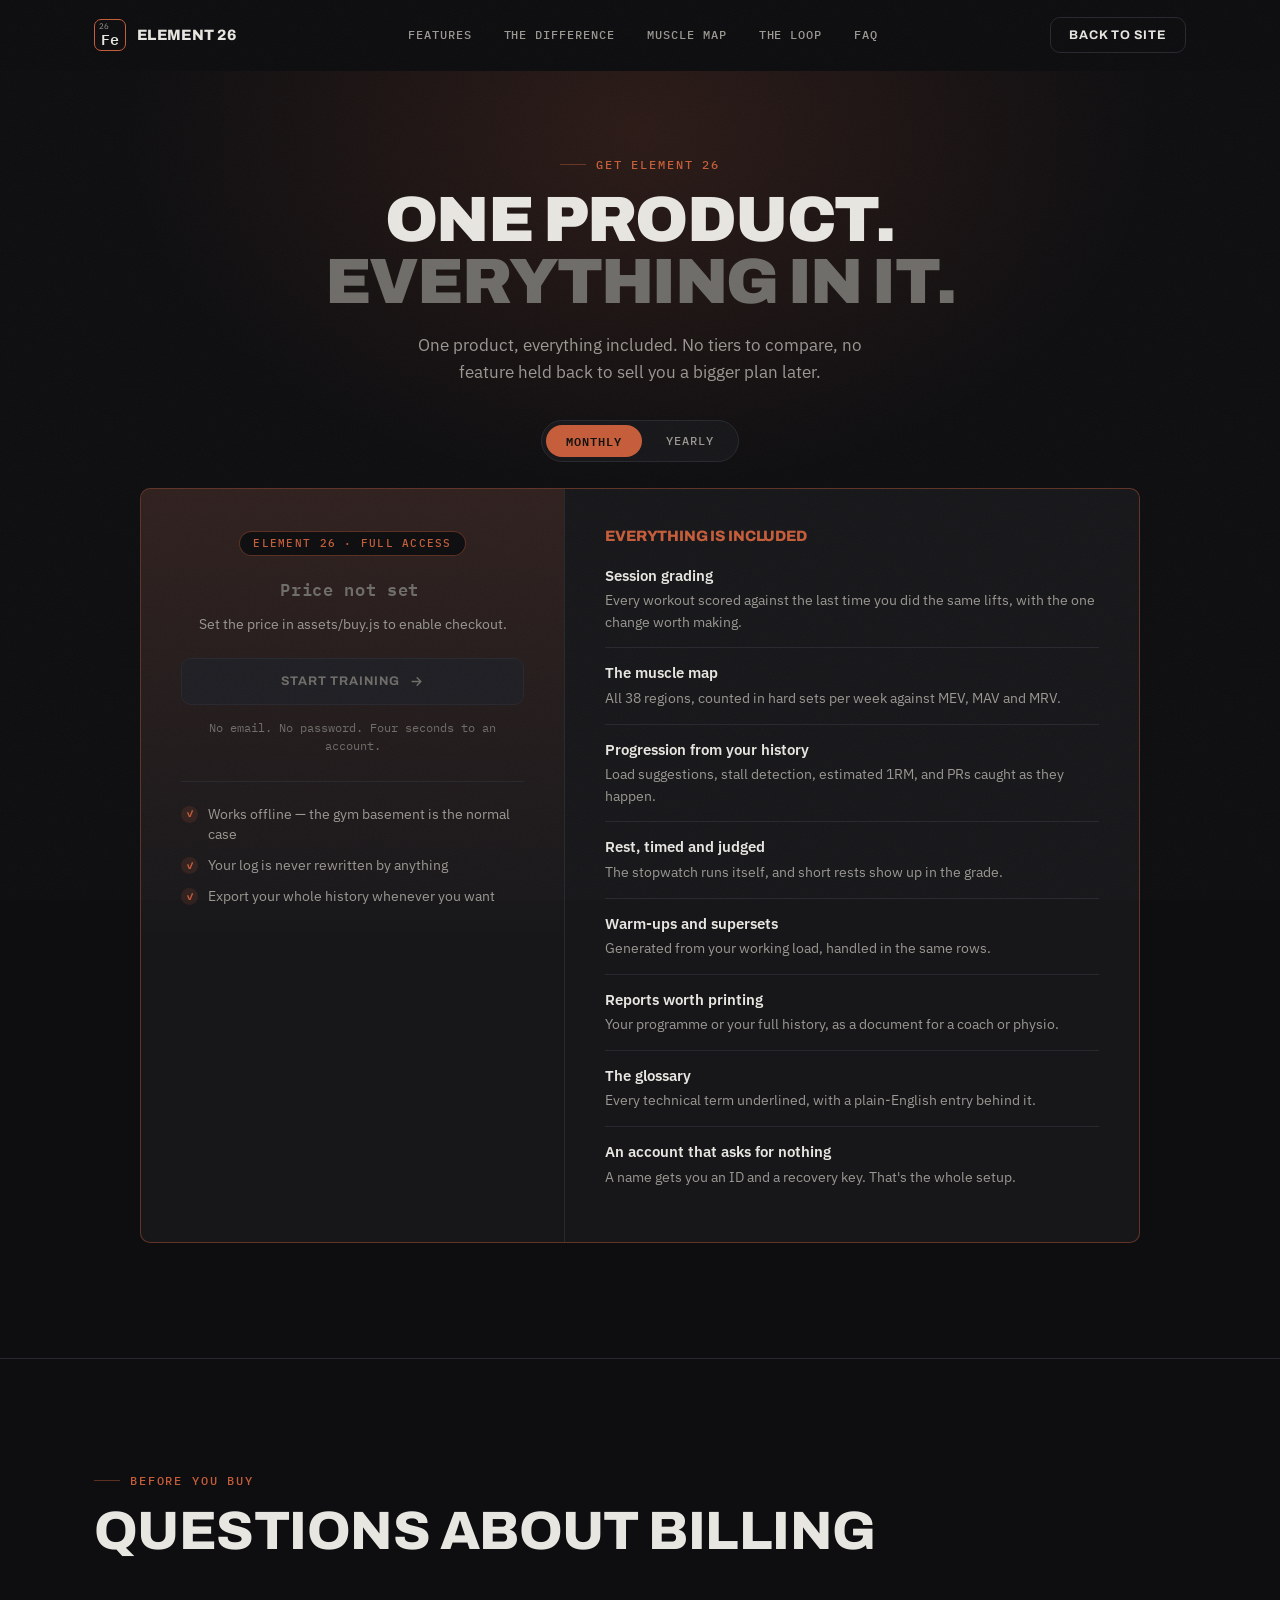
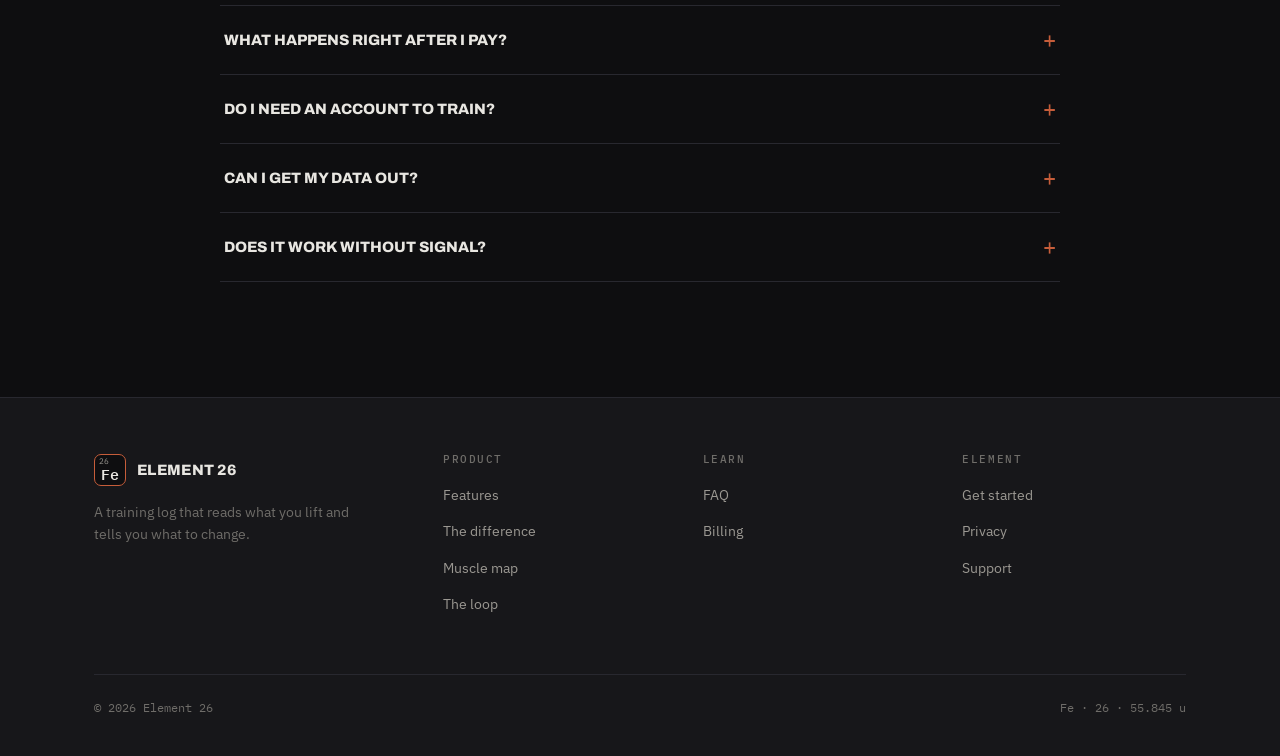
==== buy.html @ 83f4e5a7 "Add purchase page and wire every Start training CTA to it All four "Start training" entry points — h" ====
<!DOCTYPE html>
<html lang="en">
<head>
<meta charset="UTF-8">
<meta name="viewport" content="width=device-width, initial-scale=1">
<meta name="theme-color" content="#0e0e10">
<title>Get Element 26 — Start training</title>
<meta name="description" content="Get Element 26: a grade on every session, volume tracked across 38 muscle regions, and progression that comes from your own history. No email, no password, works offline.">

<link rel="icon" href="data:image/svg+xml,%3Csvg xmlns='http://www.w3.org/2000/svg' viewBox='0 0 100 100'%3E%3Crect width='100' height='100' rx='12' fill='%230e0e10'/%3E%3Crect x='9' y='9' width='82' height='82' rx='7' fill='none' stroke='%23c65d3a' stroke-width='4'/%3E%3Ctext x='20' y='34' font-family='monospace' font-size='17' fill='%23e8e6e1'%3E26%3C/text%3E%3Ctext x='50' y='72' font-family='monospace' font-size='40' font-weight='bold' fill='%23e8e6e1' text-anchor='middle'%3EFe%3C/text%3E%3C/svg%3E">

<link rel="preconnect" href="https://fonts.googleapis.com">
<link rel="preconnect" href="https://fonts.gstatic.com" crossorigin>
<link href="https://fonts.googleapis.com/css2?family=Archivo:wght@600;700;800;900&family=IBM+Plex+Mono:wght@400;500;600;700&family=IBM+Plex+Sans:wght@400;500;600&display=swap" rel="stylesheet">
<link rel="stylesheet" href="assets/styles.css">
</head>
<body>

<div class="grain" aria-hidden="true"></div>

<!-- ============================ HEADER ============================ -->
<header id="hdr">
  <div class="wrap hd">
    <a class="brand" href="index.html" aria-label="Element 26, home">
      <span class="tile" aria-hidden="true"><i>26</i><b>Fe</b></span>
      <span class="wm">Element&nbsp;26</span>
    </a>

    <nav class="nav" id="nav" aria-label="Main">
      <a href="index.html#features">Features</a>
      <a href="index.html#difference">The difference</a>
      <a href="index.html#body">Muscle map</a>
      <a href="index.html#loop">The loop</a>
      <a href="index.html#faq">FAQ</a>
    </nav>

    <div class="hd-cta">
      <button class="burger" id="burger" aria-label="Menu" aria-expanded="false" aria-controls="nav">
        <svg viewBox="0 0 24 24" fill="none" stroke="currentColor" stroke-width="2" stroke-linecap="round"><path d="M4 7h16M4 12h16M4 17h16"/></svg>
      </button>
      <a class="btn ghost" href="index.html"><span>Back to site</span></a>
    </div>
  </div>
  <span id="prog" aria-hidden="true"></span>
</header>

<main id="top">

<!-- ============================ BUY ============================ -->
<section class="buy">
  <span class="glow" aria-hidden="true"></span>
  <div class="wrap">

    <div class="buy-head">
      <span class="kick rv" style="justify-content:center">Get Element 26</span>
      <!-- Deliberately neutral on billing model: the period switch below can be
           monthly, yearly or a one-time purchase, and a headline that says
           "buy it once" would contradict two of those three. -->
      <h1 class="rv">One product.<br><em>Everything in it.</em></h1>
      <p class="rv">
        One product, everything included. No tiers to compare, no feature held
        back to sell you a bigger plan later.
      </p>
    </div>

    <!-- Billing period. Remove this block for a one-time purchase. -->
    <div class="period rv" role="group" aria-label="Billing period">
      <button type="button" class="on" data-period="monthly">Monthly</button>
      <button type="button" data-period="yearly">Yearly <i id="saveTag"></i></button>
    </div>

    <div class="plan rv">
      <div class="plan-main">
        <span class="plan-tag">Element 26 &middot; Full access</span>

        <div class="plan-price">
          <span class="cur" id="cur">$</span><span class="amount num" id="amount">—</span>
          <span class="per" id="per">per month</span>
        </div>
        <p class="plan-billed" id="billed">Billed monthly. Cancel any time.</p>

        <a class="btn" id="checkout" href="#"><span>Start training</span>
          <svg viewBox="0 0 24 24" fill="none" stroke="currentColor" stroke-width="2.2" stroke-linecap="round" stroke-linejoin="round"><path d="M5 12h13M13 6l6 6-6 6"/></svg>
        </a>

        <p class="plan-note">No email. No password. Four seconds to an account.</p>

        <ul class="assure">
          <li><span class="tick" aria-hidden="true">✓</span> Works offline — the gym basement is the normal case</li>
          <li><span class="tick" aria-hidden="true">✓</span> Your log is never rewritten by anything</li>
          <li><span class="tick" aria-hidden="true">✓</span> Export your whole history whenever you want</li>
        </ul>
      </div>

      <div class="plan-side">
        <h2>Everything is included</h2>
        <ul class="includes">
          <li><b>Session grading</b> Every workout scored against the last time you did the same lifts, with the one change worth making.</li>
          <li><b>The muscle map</b> All 38 regions, counted in hard sets per week against MEV, MAV and MRV.</li>
          <li><b>Progression from your history</b> Load suggestions, stall detection, estimated 1RM, and PRs caught as they happen.</li>
          <li><b>Rest, timed and judged</b> The stopwatch runs itself, and short rests show up in the grade.</li>
          <li><b>Warm-ups and supersets</b> Generated from your working load, handled in the same rows.</li>
          <li><b>Reports worth printing</b> Your programme or your full history, as a document for a coach or physio.</li>
          <li><b>The glossary</b> Every technical term underlined, with a plain-English entry behind it.</li>
          <li><b>An account that asks for nothing</b> A name gets you an ID and a recovery key. That's the whole setup.</li>
        </ul>
      </div>
    </div>

  </div>
</section>

<hr class="rule">

<!-- ============================ BILLING FAQ ============================ -->
<section id="billing">
  <div class="wrap">
    <span class="kick rv">Before you buy</span>
    <h2 class="sec-h rv">Questions about billing</h2>

    <div class="faq">
      <details class="q rv">
        <summary>What happens right after I pay?</summary>
        <div class="a"><p>You land straight in the app and give it a name. It hands you an ID and a recovery key to save — that's the entire setup, and there's no email confirmation to wait for.</p></div>
      </details>

      <details class="q rv">
        <summary>Do I need an account to train?</summary>
        <div class="a"><p>You need one to keep your training tied to you, but it costs you a name and nothing else. No email address, no password, and no signing in with anyone else's account. If you'd rather nothing left the device, everything can stay local.</p></div>
      </details>

      <details class="q rv">
        <summary>Can I get my data out?</summary>
        <div class="a"><p>Yes. Your whole account exports as a file you keep, and the same file restores it. History also prints as a report you can hand to a coach or a physio.</p></div>
      </details>

      <details class="q rv">
        <summary>Does it work without signal?</summary>
        <div class="a"><p>Yes. Everything you log is written locally first, and syncing is something the app does when it can rather than something it needs to function. Gym basements are the normal case, not the edge case.</p></div>
      </details>
    </div>
  </div>
</section>

</main>

<!-- ============================ FOOTER ============================ -->
<footer>
  <div class="wrap">
    <div class="ft">
      <div class="ft-brand">
        <a class="brand" href="index.html">
          <span class="tile" aria-hidden="true"><i>26</i><b>Fe</b></span>
          <span class="wm">Element&nbsp;26</span>
        </a>
        <p>A training log that reads what you lift and tells you what to change.</p>
      </div>
      <div>
        <h4>Product</h4>
        <ul>
          <li><a href="index.html#features">Features</a></li>
          <li><a href="index.html#difference">The difference</a></li>
          <li><a href="index.html#body">Muscle map</a></li>
          <li><a href="index.html#loop">The loop</a></li>
        </ul>
      </div>
      <div>
        <h4>Learn</h4>
        <ul>
          <li><a href="index.html#faq">FAQ</a></li>
          <li><a href="#billing">Billing</a></li>
        </ul>
      </div>
      <div>
        <h4>Element</h4>
        <ul>
          <li><a href="buy.html">Get started</a></li>
          <li><a href="index.html#faq">Privacy</a></li>
          <li><a href="index.html#faq">Support</a></li>
        </ul>
      </div>
    </div>
    <div class="ft-btm">
      <span>&copy; <span id="yr">2026</span> Element 26</span>
      <span>Fe &middot; 26 &middot; 55.845 u</span>
    </div>
  </div>
</footer>

<script src="assets/app.js"></script>
<script src="assets/buy.js"></script>
</body>
</html>
---- assets/styles.css ----
/* ============================================================================
   ELEMENT 26 — promotional site

   Palette and geometry come from the app: near-monochrome graphite with one
   saturated accent (iron oxide) that marks the primary action and nothing else.

   TYPE IS SPLIT BY JOB, and this is the whole system:
     • Archivo, 800/900, for display. Heavy, tight, mostly uppercase — it is the
       stencil on the side of a plate, and it carries the loud end of the page.
     • IBM Plex Mono for anything that is a label, a figure or a reading. This
       is the app's own face, and it keeps the data feeling instrumented.
     • IBM Plex Sans for prose.
   ========================================================================= */

:root{
  --bg:#0e0e10;
  --card:#17171a;
  --card2:#1f1f24;
  --line:#28282f;
  --text:#e8e6e1;
  --dim:#9b9892;
  --faint:#6f6d69;

  --acc:#c65d3a;                     /* iron oxide */
  --acc-hi:#e07a52;
  --acc-soft:rgba(198,93,58,.14);
  --acc-line:rgba(198,93,58,.42);

  --chest:#d1584f; --back:#4f7cc9; --arms:#c99a34;
  --shoulders:#4a9358; --legs:#ddd8cc;
  --ok:#4a9358; --bad:#d1584f;

  --mono:'IBM Plex Mono',ui-monospace,'SF Mono',monospace;
  --disp:'Archivo','Helvetica Neue',Arial,sans-serif;
  --sans:'IBM Plex Sans',-apple-system,BlinkMacSystemFont,'Segoe UI',Roboto,sans-serif;

  --r:10px;
  --r-sm:7px;

  --wrap:1180px;
  --gut:clamp(20px,5vw,44px);
}

*{box-sizing:border-box;-webkit-tap-highlight-color:transparent}
html{scroll-behavior:smooth}
html,body{margin:0;padding:0}
body{
  background:var(--bg);
  color:var(--text);
  font:16px/1.6 var(--sans);
  -webkit-font-smoothing:antialiased;
  overflow-x:hidden;
}
img,svg{max-width:100%}
a{color:inherit;text-decoration:none}

.wrap{max-width:var(--wrap);margin:0 auto;padding:0 var(--gut);position:relative}
.num{font-family:var(--mono);font-variant-numeric:tabular-nums;letter-spacing:-.01em}

h1,h2,h3,h4{
  font-family:var(--disp);font-weight:800;
  text-transform:uppercase;letter-spacing:-.01em;
  margin:0;line-height:1.02;
}

.kick{
  display:flex;align-items:center;gap:10px;
  font:500 11.5px/1 var(--mono);letter-spacing:.16em;text-transform:uppercase;
  color:var(--acc);margin-bottom:18px;
}
.kick::before{content:"";width:26px;height:1px;background:var(--acc-line)}

.sec-h{font-size:clamp(30px,4.8vw,54px);margin-bottom:18px}
.sec-h em{font-style:normal;color:var(--faint)}
.sec-p{color:var(--dim);font-size:16.5px;max-width:56ch;margin:0}

section{padding:clamp(66px,9vw,120px) 0;position:relative}
.rule{height:1px;background:var(--line);border:0;margin:0}

/* ---------- global texture --------------------------------------------- */
/* A fine grain over the whole page. Large flat fields of near-black band on
   cheap panels; the noise breaks the gradient up and costs one element. */
.grain{
  position:fixed;inset:0;z-index:200;pointer-events:none;opacity:.032;
  background-image:url("data:image/svg+xml,%3Csvg xmlns='http://www.w3.org/2000/svg' width='140' height='140'%3E%3Cfilter id='n'%3E%3CfeTurbulence type='fractalNoise' baseFrequency='.85' numOctaves='3'/%3E%3C/filter%3E%3Crect width='140' height='140' filter='url(%23n)'/%3E%3C/svg%3E");
}

/* The vertical rails. Pure decoration, and only where there is dead margin to
   put them in — below 1360px the gutters are doing real work. */
.rail{
  position:fixed;top:50%;z-index:5;pointer-events:none;
  font:500 10.5px/1 var(--mono);letter-spacing:.34em;text-transform:uppercase;
  color:var(--faint);opacity:.5;white-space:nowrap;
}
.rail.l{left:20px;transform:translateY(-50%) rotate(180deg);writing-mode:vertical-rl}
.rail.r{right:20px;transform:translateY(-50%);writing-mode:vertical-rl}
@media (max-width:1360px){.rail{display:none}}

/* ---------- buttons ----------------------------------------------------- */
.btn{
  position:relative;overflow:hidden;
  display:inline-flex;align-items:center;justify-content:center;gap:9px;
  padding:15px 24px;border-radius:var(--r);border:1px solid transparent;
  background:var(--acc);color:#12100f;
  font:700 12.5px/1 var(--disp);text-transform:uppercase;letter-spacing:.08em;
  cursor:pointer;transition:transform .14s ease,box-shadow .3s ease,filter .2s ease;
}
.btn:hover{filter:brightness(1.08);box-shadow:0 0 34px -6px rgba(198,93,58,.75)}
.btn:active{transform:scale(.97)}
/* A shine that crosses the face on hover. */
.btn::after{
  content:"";position:absolute;top:0;bottom:0;left:-60%;width:45%;
  background:linear-gradient(100deg,transparent,rgba(255,255,255,.35),transparent);
  transform:skewX(-18deg);transition:left .55s cubic-bezier(.4,0,.2,1);
}
.btn:hover::after{left:130%}
.btn.ghost{background:transparent;color:var(--text);border-color:var(--line)}
.btn.ghost:hover{border-color:var(--acc-line);background:var(--card2);box-shadow:none}
.btn svg{width:15px;height:15px;position:relative;z-index:1}
.btn span{position:relative;z-index:1}

:focus-visible{outline:2px solid var(--acc);outline-offset:3px;border-radius:4px}

/* ---------- the periodic tile ------------------------------------------- */
.tile{
  position:relative;flex:none;overflow:hidden;
  display:grid;grid-template-rows:auto 1fr;align-items:center;
  padding:2px 0 1px;
  border:2px solid var(--acc);border-radius:var(--r-sm);
  background:var(--bg);
}
.tile i{
  justify-self:start;padding-left:4px;font-style:normal;
  font:400 var(--tile-z,9px)/1 var(--mono);color:var(--dim);
}
.tile b{
  justify-self:center;align-self:center;
  font:600 var(--tile-sym,20px)/1 var(--mono);color:var(--text);
}

/* ---------- header ------------------------------------------------------ */
header{
  position:sticky;top:0;z-index:40;
  background:rgba(14,14,16,.82);
  backdrop-filter:blur(14px);-webkit-backdrop-filter:blur(14px);
  border-bottom:1px solid transparent;transition:border-color .25s ease;
}
header.stuck{border-bottom-color:var(--line)}
/* Read progress, drawn on the header's own bottom edge. */
#prog{
  position:absolute;left:0;bottom:-1px;height:2px;width:0;
  background:linear-gradient(90deg,var(--acc),var(--acc-hi));
  box-shadow:0 0 12px rgba(198,93,58,.8);
}
.hd{display:flex;align-items:center;justify-content:space-between;gap:20px;height:70px}
.brand{display:flex;align-items:center;gap:11px}
.brand .tile{width:32px;height:32px;--tile-sym:15px;--tile-z:8px;border-width:1.5px}
.brand .wm{font:800 15px/1 var(--disp);letter-spacing:.02em;text-transform:uppercase}
.nav{display:flex;align-items:center;gap:4px}
.nav a{
  position:relative;padding:9px 14px;border-radius:var(--r-sm);
  font:500 12px/1 var(--mono);letter-spacing:.08em;text-transform:uppercase;
  color:var(--dim);transition:color .16s ease;
}
.nav a::after{
  content:"";position:absolute;left:14px;right:14px;bottom:4px;height:1px;
  background:var(--acc);transform:scaleX(0);transform-origin:left;
  transition:transform .28s cubic-bezier(.16,1,.3,1);
}
.nav a:hover{color:var(--text)}
.nav a:hover::after{transform:scaleX(1)}
.hd-cta{display:flex;align-items:center;gap:12px}
.hd-cta .btn{padding:11px 18px;white-space:nowrap}

.burger{
  display:none;width:40px;height:40px;border:1px solid var(--line);
  border-radius:var(--r-sm);background:var(--card2);color:var(--text);
  cursor:pointer;place-items:center;
}
.burger svg{width:18px;height:18px}

@media (max-width:940px){
  .nav{
    position:fixed;inset:70px 0 auto;flex-direction:column;align-items:stretch;
    gap:0;padding:10px var(--gut) 20px;
    background:var(--bg);border-bottom:1px solid var(--line);
    transform:translateY(-130%);transition:transform .34s cubic-bezier(.16,1,.3,1);
  }
  .nav.open{transform:none}
  .nav a{padding:15px 4px;border-bottom:1px solid var(--line);border-radius:0}
  .nav a::after{display:none}
  .burger{display:grid}
  .hd-cta .btn.ghost{display:none}
}
@media (max-width:560px){
  .hd-cta .btn .wide-only{display:none}
  .hd-cta .btn{padding:11px 15px;letter-spacing:.06em}
  .brand .wm{font-size:13.5px}
  .hd{gap:12px}
}

/* ---------- hero -------------------------------------------------------- */
.hero{padding-top:clamp(44px,6vw,80px);padding-bottom:0;overflow:hidden}
/* One soft accent glow, drifting. The only gradient above the fold. */
.hero .glow{
  position:absolute;left:50%;top:-340px;
  width:1150px;height:800px;transform:translateX(-50%);
  background:radial-gradient(ellipse at center,rgba(198,93,58,.17),transparent 66%);
  pointer-events:none;animation:drift 15s ease-in-out infinite alternate;
}
@keyframes drift{
  from{transform:translateX(-52%) scale(1)}
  to{transform:translateX(-46%) scale(1.14)}
}
/* A hairline dot grid so the dark does not read as flat. */
.hero .grid{
  position:absolute;inset:0;pointer-events:none;
  background-image:radial-gradient(rgba(232,230,225,.06) 1px,transparent 1px);
  background-size:30px 30px;
  -webkit-mask-image:linear-gradient(180deg,#000,transparent 74%);
          mask-image:linear-gradient(180deg,#000,transparent 74%);
}
.hero .wrap{z-index:1}
.hero-in{text-align:center;max-width:1010px;margin:0 auto}

.eyebrow{
  display:inline-flex;align-items:center;gap:9px;
  padding:7px 15px 7px 9px;margin-bottom:28px;
  border:1px solid var(--line);border-radius:100px;background:var(--card);
  font:500 11.5px/1 var(--mono);letter-spacing:.1em;text-transform:uppercase;color:var(--dim);
}
.eyebrow b{color:var(--acc);font-weight:600}
.eyebrow .dot{
  width:6px;height:6px;border-radius:50%;background:var(--acc);
  box-shadow:0 0 0 3px var(--acc-soft);animation:pulseDot 2.4s ease-in-out infinite;
}
@keyframes pulseDot{50%{box-shadow:0 0 0 7px rgba(198,93,58,0)}}

/* THE HEADLINE. Archivo 900, tight and set solid — a plate stencil, not a
   terminal. Each line is masked and lifted in on load. */
/* Sized so each sentence holds one line at desktop width — the two-line
   stack is the shape of the headline, and a four-line wrap loses it. */
.hero h1{
  font-weight:900;font-size:clamp(34px,6.1vw,76px);
  letter-spacing:-.025em;line-height:.95;margin-bottom:26px;
}
.hero h1 .sub{color:var(--faint)}
.line{display:block;overflow:hidden;padding-bottom:.04em}
.line>span{display:block;transform:translateY(105%);animation:lineUp .95s cubic-bezier(.16,1,.3,1) forwards}
.line:nth-child(2)>span{animation-delay:.11s}
@keyframes lineUp{to{transform:none}}

.hero p.lede{
  color:var(--dim);font-size:clamp(15.5px,1.7vw,19px);line-height:1.62;
  max-width:52ch;margin:0 auto 34px;
  opacity:0;animation:fadeUp .8s .34s cubic-bezier(.16,1,.3,1) forwards;
}
@keyframes fadeUp{from{opacity:0;transform:translateY(16px)}to{opacity:1;transform:none}}
.hero-btns{
  display:flex;gap:12px;justify-content:center;flex-wrap:wrap;
  opacity:0;animation:fadeUp .8s .46s cubic-bezier(.16,1,.3,1) forwards;
}
.hero-note{
  margin-top:20px;color:var(--faint);
  font:400 12.5px/1.5 var(--mono);letter-spacing:.02em;
  opacity:0;animation:fadeUp .8s .58s cubic-bezier(.16,1,.3,1) forwards;
}

/* ---------- the phone ----------------------------------------------------
   A flat rounded rectangle with a notch reads as an icon, not a photograph.
   What sells "real phone" is the thing product photography always has: a
   camera with actual depth (perspective + a held rotation), a bezel that
   catches light on one edge and falls into shadow on the other, glass glare
   crossing the screen at an angle, and a shadow that stays on the ground
   plane instead of tilting along with the device. */
.stage{
  position:relative;margin-top:clamp(46px,6vw,78px);
  display:flex;justify-content:center;align-items:flex-start;
  padding-bottom:clamp(40px,6vw,72px);
  perspective:1800px;perspective-origin:50% 28%;
}
:root{
  /* Shared so the resting pose and the reduced-motion fallback can't drift
     apart into two different tilts. */
  --tilt:rotateY(-15deg) rotateX(6deg) rotateZ(1.6deg);
}
.phone{
  position:relative;z-index:2;width:min(332px,80vw);flex:none;
  /* Thin, uniform bezel — the iPhone 15's edge is a few points on every side,
     not the thick frame a generic phone illustration uses. */
  border-radius:46px;padding:7px;
  transform:var(--tilt);transform-origin:50% 50%;
  /* Three metal tones instead of one: a lit facet along the top-left edge,
     the body colour through the middle, a darker facet bottom-right — the
     same trick a rendered product shot uses to read as a bevelled edge. */
  background:
    linear-gradient(155deg,#48484f 0%,#313138 16%,#1a1a1e 46%,#242429 74%,#3a3a41 100%);
  box-shadow:
    0 2px 0 rgba(255,255,255,.09) inset,          /* top rim catching light */
    0 -1.5px 0 rgba(0,0,0,.5) inset,               /* bottom rim in shadow */
    0 0 0 1px rgba(0,0,0,.6),
    0 30px 60px -18px rgba(0,0,0,.75),             /* close contact shadow */
    0 70px 120px -30px rgba(0,0,0,.6);             /* long cast shadow */
  opacity:0;animation:phoneIn 1.15s .3s cubic-bezier(.16,1,.3,1) forwards;
}
@keyframes phoneIn{
  from{opacity:0;transform:var(--tilt) translateY(50px) scale(.96)}
  to{opacity:1;transform:var(--tilt)}
}
/* The contact shadow lives on the ground plane, not on the phone, so it does
   not rotate into the same perspective — a real dropped shadow stays flat
   under a tilted object instead of tilting with it.

   A pure-black shadow is invisible against a background that is already
   near-black — there's nothing darker to fall to. So this is two layers: a
   faint lightened halo standing in for a lit floor, with the shadow itself
   pooling inside that halo. The darkening only reads because the ground
   around it was lightened first. */
.phone-shadow{
  position:absolute;left:50%;bottom:clamp(24px,5vw,50px);
  width:min(340px,76vw);height:80px;transform:translateX(-50%);
  background:
    radial-gradient(ellipse 46% 100% at center,rgba(0,0,0,.65),transparent 72%),
    radial-gradient(ellipse 88% 100% at center,rgba(232,230,225,.05),transparent 76%);
  filter:blur(9px);z-index:1;opacity:0;
  animation:shadowIn 1.15s .5s cubic-bezier(.16,1,.3,1) forwards;
}
/* The thin bright line a real surface throws right where a glossy object
   touches it — the detail that reads as "resting on something" rather than
   "shadow floating near something". */
.phone-shadow::after{
  content:"";position:absolute;left:14%;right:14%;top:2px;height:1px;
  background:linear-gradient(90deg,transparent,rgba(232,230,225,.22),transparent);
}
@keyframes shadowIn{from{opacity:0;transform:translateX(-50%) scaleX(.7)}to{opacity:1;transform:translateX(-50%) scaleX(1)}}

/* The screen. Aspect ratio is the iPhone 15's real 393 x 852 pt, so the
   screenshot sits in it at exactly the proportions it was captured at —
   any other ratio would letterbox or crop the app's own layout. */
.screen{
  position:relative;border-radius:34px;overflow:hidden;background:#000;
  aspect-ratio:393/852;
}
.app-shot{
  display:block;width:100%;height:100%;object-fit:cover;object-position:top center;
}
/* Glass glare: a soft diagonal band of light crossing the display, as if a
   studio light were catching its coating. Above the screenshot, below the
   Dynamic Island, and never interactive. */
.screen::before{
  content:"";position:absolute;inset:0;z-index:2;pointer-events:none;
  background:linear-gradient(115deg,
    rgba(255,255,255,.055) 0%,rgba(255,255,255,.018) 15%,
    transparent 30%,transparent 70%,
    rgba(255,255,255,.03) 84%,transparent 100%);
  mix-blend-mode:screen;
}
/* ---- placeholder slot ----------------------------------------------------
   Stands in for the supplied phone mockup. It states the exact size the slot
   wants rather than just being an empty grey box, so the artwork that replaces
   it can be produced to fit without measuring anything. The glare and the
   Dynamic Island are suppressed while it is showing: both are lighting and
   hardware detail that only make sense over a real screenshot. */
.screen.is-placeholder::before{content:none}
.shot-slot{
  position:absolute;inset:10px;border-radius:26px;
  border:1.5px dashed var(--acc-line);
  background:
    repeating-linear-gradient(135deg,
      rgba(198,93,58,.05) 0 10px, transparent 10px 20px),
    var(--card);
  display:flex;flex-direction:column;align-items:center;justify-content:center;gap:9px;
  text-align:center;padding:20px;
}
.shot-slot .tile{width:46px;height:46px;--tile-sym:20px;--tile-z:10px;margin-bottom:6px}
.shot-slot b{
  font:800 15px/1.2 var(--disp);text-transform:uppercase;letter-spacing:.02em;color:var(--text);
}
.shot-slot .dim{font:500 11.5px/1.5 var(--mono);color:var(--dim);letter-spacing:.04em}
.shot-slot .hint{
  margin-top:10px;padding:5px 11px;border-radius:100px;
  border:1px solid var(--acc-line);background:var(--acc-soft);
  font:500 10px/1 var(--mono);letter-spacing:.14em;text-transform:uppercase;color:var(--acc);
}

/* The iPhone 15 has a Dynamic Island, not a notch — a free-floating pill
   inset from the top edge rather than a cut-out hanging off it. */
.island{
  position:absolute;top:2.4%;left:50%;transform:translateX(-50%);
  width:31%;aspect-ratio:125/36;border-radius:100px;z-index:3;
  background:#000;box-shadow:0 0 0 .5px rgba(255,255,255,.05);
}

/* the floating annotation cards */
.float{
  position:absolute;z-index:3;width:242px;
  background:rgba(23,23,26,.9);backdrop-filter:blur(12px);-webkit-backdrop-filter:blur(12px);
  border:1px solid var(--line);border-radius:var(--r);padding:14px 15px;
  opacity:0;animation:floatIn .85s cubic-bezier(.16,1,.3,1) forwards;
  will-change:transform;
}
.float b{
  display:block;font:700 11px/1 var(--disp);letter-spacing:.03em;
  text-transform:uppercase;margin-bottom:7px;
}
.float p{margin:0;font-size:12.5px;line-height:1.48;color:var(--dim)}
.float .fic{
  width:27px;height:27px;border-radius:var(--r-sm);margin-bottom:10px;
  display:grid;place-items:center;background:var(--acc-soft);color:var(--acc);
}
.float .fic svg{width:14px;height:14px}
@keyframes floatIn{from{opacity:0;transform:translateY(24px)}to{opacity:1;transform:none}}
/* A running animation outranks inline style, so the parallax transform app.js
   writes would be ignored for as long as floatIn is filling forwards. The
   class is added on animationend and hands transform back to the inline rule. */
.float.settled{animation:none;opacity:1}

.f1{top:6%;left:0;animation-delay:.62s}
.f2{top:42%;left:3%;animation-delay:.76s}
.f3{top:14%;right:0;animation-delay:.69s}
.f4{top:50%;right:3%;animation-delay:.83s}

@media (max-width:1140px){.float{width:206px}.f1,.f2{left:-12px}.f3,.f4{right:-12px}}
@media (max-width:940px){
  .float{position:static;width:100%;animation:none;opacity:1;transform:none!important}
  .stage{flex-direction:column;align-items:center}
  /* The cards annotate the phone, so the phone has to arrive first once they
     stop sitting beside it. */
  .stage .phone{order:-1}
  .stage .floats{
    display:grid;gap:10px;width:100%;max-width:560px;margin-top:26px;
    grid-template-columns:repeat(auto-fit,minmax(224px,1fr));
  }
  /* The 3D tilt reads as depth when the phone has room to sit at an angle
     beside its annotations. Stacked single-column, that same tilt just looks
     like a crooked screenshot, so it settles flat once the layout stacks. */
  :root{--tilt:none}
  .phone-shadow{width:min(240px,64vw);height:38px}
}
@media (min-width:941px){.stage .floats{display:contents}}

/* ---------- marquee ------------------------------------------------------ */
/* A moving band of the vocabulary the app actually works in. It fills the seam
   between two dark sections with something that is still information. */
.marquee{
  border-top:1px solid var(--line);border-bottom:1px solid var(--line);
  background:var(--card);overflow:hidden;padding:17px 0;
  -webkit-mask-image:linear-gradient(90deg,transparent,#000 9%,#000 91%,transparent);
          mask-image:linear-gradient(90deg,transparent,#000 9%,#000 91%,transparent);
}
.mq-track{display:flex;width:max-content;animation:mq 34s linear infinite}
.marquee:hover .mq-track{animation-play-state:paused}
.mq-track span{
  display:flex;align-items:center;gap:26px;padding-right:26px;flex:none;
  font:500 12.5px/1 var(--mono);letter-spacing:.19em;text-transform:uppercase;color:var(--faint);
}
.mq-track span::after{content:"";width:5px;height:5px;border-radius:50%;background:var(--acc);opacity:.65}
@keyframes mq{to{transform:translateX(-50%)}}

/* ---------- spec strip --------------------------------------------------- */
.specs-grid{
  display:grid;grid-template-columns:repeat(auto-fit,minmax(168px,1fr));
  gap:1px;background:var(--line);border:1px solid var(--line);border-radius:var(--r);
  overflow:hidden;
}
.spec{background:var(--card);padding:30px 20px;text-align:center}
.spec b{display:block;font:900 clamp(30px,4vw,44px)/1 var(--disp);color:var(--text);margin-bottom:9px}
.spec b .u{color:var(--acc)}
.spec span{font:400 10.5px/1.4 var(--mono);letter-spacing:.13em;text-transform:uppercase;color:var(--faint)}

/* ---------- bento feature grid ------------------------------------------ */
.bento{display:grid;grid-template-columns:repeat(3,1fr);gap:14px;margin-top:52px}
.cell{
  position:relative;overflow:hidden;
  background:var(--card);border:1px solid var(--line);border-radius:var(--r);
  padding:26px;display:flex;flex-direction:column;
  transition:border-color .25s ease,transform .25s ease;
}
.cell:hover{border-color:#3d3d47;transform:translateY(-3px)}
/* A glow that tracks the cursor across the card. --mx/--my are set in app.js. */
.cell::before{
  content:"";position:absolute;inset:0;pointer-events:none;opacity:0;
  transition:opacity .3s ease;
  background:radial-gradient(340px circle at var(--mx,50%) var(--my,50%),rgba(198,93,58,.13),transparent 68%);
}
.cell:hover::before{opacity:1}
/* Corner brackets, borrowed from the app's frame motif. */
.cell::after{
  content:"";position:absolute;top:9px;right:9px;width:13px;height:13px;
  border-top:1px solid var(--acc-line);border-right:1px solid var(--acc-line);
  opacity:0;transition:opacity .3s ease,transform .3s ease;transform:translate(-4px,4px);
}
.cell:hover::after{opacity:1;transform:none}
.cell>*{position:relative;z-index:1}
.cell.wide{grid-column:span 2}
.cell h3{font-size:16px;letter-spacing:0;margin-bottom:11px}
.cell p{margin:0;color:var(--dim);font-size:14.5px;line-height:1.55}
.cell .cic{
  width:36px;height:36px;border-radius:var(--r-sm);margin-bottom:17px;
  display:grid;place-items:center;background:var(--acc-soft);color:var(--acc);
  border:1px solid var(--acc-line);transition:transform .3s cubic-bezier(.34,1.4,.64,1);
}
.cell:hover .cic{transform:scale(1.09) rotate(-4deg)}
.cell .cic svg{width:18px;height:18px}
.cell .demo{margin-top:19px}
@media (max-width:900px){.bento{grid-template-columns:1fr 1fr}.cell.wide{grid-column:span 2}}
@media (max-width:580px){.bento{grid-template-columns:1fr}.cell.wide{grid-column:span 1}}

.chips{display:flex;flex-wrap:wrap;gap:6px}
.chip{
  padding:6px 10px;border-radius:6px;border:1px solid var(--line);background:var(--card2);
  font:500 10.5px/1 var(--mono);letter-spacing:.05em;color:var(--dim);
}
.chip.on{border-color:var(--acc-line);background:var(--acc-soft);color:var(--acc)}

/* the estimated-1RM sparkline demo */
.spark{display:flex;align-items:flex-end;gap:4px;height:46px}
.spark i{
  flex:1;background:var(--card2);border-radius:2px 2px 0 0;display:block;
  transition:height .9s cubic-bezier(.16,1,.3,1);height:0;
}
.spark i.hi{background:var(--acc)}

.termdemo{font-size:13.5px;color:var(--dim);line-height:1.6}
.term{
  color:var(--text);text-decoration:underline dotted;text-underline-offset:3px;
  text-decoration-thickness:1px;cursor:help;
}

/* the rest-timer demo */
.timer{display:flex;align-items:center;gap:12px}
.timer .ring{
  width:44px;height:44px;border-radius:50%;flex:none;display:grid;place-items:center;
  background:conic-gradient(var(--acc) 0 68%,var(--card2) 68% 100%);
}
.timer .ring b{
  width:34px;height:34px;border-radius:50%;background:var(--card);
  display:grid;place-items:center;font:500 10px/1 var(--mono);color:var(--text);
}
.timer p{margin:0}

/* ---------- comparison table --------------------------------------------- */
.cmp-head{display:flex;justify-content:space-between;align-items:flex-end;gap:32px;flex-wrap:wrap}
.cmp{display:grid;grid-template-columns:1fr 1fr;gap:14px;margin-top:46px}
.col{border:1px solid var(--line);border-radius:var(--r);background:var(--card);overflow:hidden}
.col.mine{border-color:var(--acc-line)}
.col-h{display:flex;align-items:center;gap:11px;padding:19px 20px;border-bottom:1px solid var(--line)}
.col.mine .col-h{background:linear-gradient(180deg,var(--acc-soft),transparent)}
.col-h .tile{width:30px;height:30px;--tile-sym:13px;--tile-z:7px;border-width:1.5px}
.col-h .ico{
  width:30px;height:30px;border-radius:var(--r-sm);display:grid;place-items:center;
  border:1.5px solid var(--faint);color:var(--faint);
}
.col-h .ico svg{width:15px;height:15px}
.col-h b{display:block;font:800 14px/1.3 var(--disp);text-transform:uppercase}
.col-h i{font-style:normal;font:400 10.5px/1.3 var(--mono);color:var(--faint)}
.col.mine .col-h b{color:var(--acc)}

.row{
  display:flex;justify-content:space-between;align-items:center;gap:14px;
  padding:14px 20px;border-top:1px solid var(--line);font-size:13.5px;
  transition:background .2s ease;
}
.row:first-of-type{border-top:0}
.col.mine .row:hover{background:var(--acc-soft)}
.row .lbl{color:var(--dim)}
.row .val{
  display:inline-flex;align-items:center;gap:6px;text-align:right;flex:none;
  font:500 11.5px/1.35 var(--mono);
}
.row .val.no{color:var(--bad)}
.row .val.yes{color:var(--ok)}
.row .val svg{width:12px;height:12px;flex:none}
@media (max-width:780px){.cmp{grid-template-columns:1fr}}

/* ---------- muscle map / volume ------------------------------------------ */
.split{display:grid;grid-template-columns:1.02fr .98fr;gap:clamp(32px,5vw,68px);align-items:center}
@media (max-width:940px){.split{grid-template-columns:1fr}}

.panel{background:var(--card);border:1px solid var(--line);border-radius:var(--r);padding:24px}
.panel-h{
  display:flex;justify-content:space-between;align-items:baseline;
  padding-bottom:15px;margin-bottom:17px;border-bottom:1px solid var(--line);
}
.panel-h b{font:800 13px/1 var(--disp);text-transform:uppercase}
.panel-h i{font-style:normal;font:400 10.5px/1 var(--mono);color:var(--faint)}

.vol{margin-bottom:16px}
.vol:last-of-type{margin-bottom:0}
.vol-t{display:flex;justify-content:space-between;align-items:baseline;margin-bottom:6px}
.vol-t b{font:500 12.5px/1 var(--sans);color:var(--text)}
.vol-t i{font-style:normal;font:500 11px/1 var(--mono);color:var(--dim)}
.vol-t i.under{color:var(--bad)}
.bar{position:relative;height:8px;border-radius:100px;background:var(--card2);overflow:hidden}
.bar .fill{
  position:absolute;inset:0 auto 0 0;border-radius:100px;background:var(--m,var(--acc));
  width:0;transition:width 1.15s cubic-bezier(.16,1,.3,1);
}
.bar .tick{position:absolute;top:-2px;bottom:-2px;width:1px;background:var(--faint);opacity:.75}
.ticks{
  position:relative;height:11px;margin-top:9px;
  font:400 9.5px/1 var(--mono);letter-spacing:.1em;text-transform:uppercase;color:var(--faint);
}
.ticks span{position:absolute;top:0;transform:translateX(-50%)}
.ticks span:first-child{transform:none}
.flag{
  margin-top:18px;padding:12px 14px;border-radius:var(--r-sm);
  border:1px solid var(--acc-line);background:var(--acc-soft);
  font-size:12.5px;line-height:1.5;color:var(--dim);
}
.flag b{color:var(--acc);font-weight:600}

.bullets{list-style:none;padding:0;margin:28px 0 0}
.bullets li{
  display:flex;gap:12px;padding:15px 0;border-top:1px solid var(--line);
  font-size:14.5px;color:var(--dim);line-height:1.55;
}
.bullets li b{color:var(--text);font-weight:600}
.bullets li .bic{
  flex:none;width:20px;height:20px;border-radius:50%;margin-top:2px;
  display:grid;place-items:center;background:var(--acc-soft);color:var(--acc);
  font:700 9.5px/1 var(--mono);
}

/* ---------- the loop (how it works) -------------------------------------- */
.steps{display:grid;grid-template-columns:repeat(3,1fr);gap:14px;margin-top:52px}
@media (max-width:820px){.steps{grid-template-columns:1fr}}
.step{
  position:relative;overflow:hidden;
  background:var(--card);border:1px solid var(--line);border-radius:var(--r);padding:28px 26px;
  transition:border-color .25s ease,transform .25s ease;
}
.step:hover{border-color:#3d3d47;transform:translateY(-3px)}
/* An outsized ghost numeral behind each card. */
.step .ghost-n{
  position:absolute;right:-6px;bottom:-26px;
  font:900 112px/1 var(--disp);color:var(--text);opacity:.035;pointer-events:none;
}
.step .no{font:500 11px/1 var(--mono);letter-spacing:.14em;color:var(--acc);display:block;margin-bottom:15px}
.step h3{font-size:16px;margin-bottom:11px}
.step p{margin:0;color:var(--dim);font-size:14.5px;line-height:1.55;position:relative}
@media (min-width:821px){
  .step:not(:last-child)::after{
    content:"";position:absolute;top:40px;right:-14px;width:14px;height:1px;background:var(--line);
  }
}

/* ---------- principles band ----------------------------------------------- */
.creed{
  display:grid;grid-template-columns:repeat(3,1fr);gap:0;
  border:1px solid var(--line);border-radius:var(--r);overflow:hidden;background:var(--card);
}
@media (max-width:820px){.creed{grid-template-columns:1fr}}
.creed div{padding:30px 28px;border-left:1px solid var(--line)}
.creed div:first-child{border-left:0}
@media (max-width:820px){
  .creed div{border-left:0;border-top:1px solid var(--line)}
  .creed div:first-child{border-top:0}
}
.creed h4{font-size:15px;margin-bottom:10px;color:var(--acc)}
.creed p{margin:0;color:var(--dim);font-size:14px;line-height:1.6}

/* ---------- FAQ ----------------------------------------------------------- */
/* Scoped throughout: an unscoped `.q` will put a border through anything else
   that borrows the name, including a span inside the hero headline. */
.faq{max-width:840px;margin:46px auto 0}
.faq .q{border-top:1px solid var(--line)}
.faq .q:last-child{border-bottom:1px solid var(--line)}
.faq .q summary{
  display:flex;align-items:center;gap:16px;padding:23px 4px;cursor:pointer;
  list-style:none;font:800 15px/1.4 var(--disp);text-transform:uppercase;
  transition:color .2s ease;
}
.faq .q summary::-webkit-details-marker{display:none}
.faq .q summary::after{
  content:"+";margin-left:auto;flex:none;
  font:400 22px/1 var(--mono);color:var(--acc);transition:transform .26s ease;
}
.faq .q[open] summary::after{transform:rotate(45deg)}
.faq .q summary:hover{color:var(--acc)}
.faq .a{padding:0 4px 25px;color:var(--dim);font-size:14.5px;line-height:1.65;max-width:70ch}
.faq .q[open] .a{animation:fadeUp .4s ease both}
.faq .a p{margin:0 0 12px}
.faq .a p:last-child{margin:0}

/* ---------- closing CTA ---------------------------------------------------- */
.cta{text-align:center;position:relative;overflow:hidden}
.cta .glow{
  position:absolute;left:50%;top:50%;width:960px;height:640px;transform:translate(-50%,-50%);
  background:radial-gradient(ellipse at center,rgba(198,93,58,.15),transparent 68%);
  pointer-events:none;animation:drift2 13s ease-in-out infinite alternate;
}
@keyframes drift2{
  from{transform:translate(-52%,-50%) scale(1)}
  to{transform:translate(-48%,-50%) scale(1.12)}
}
/* The wordmark as a watermark behind the whole section. */
.cta .mark{
  position:absolute;left:50%;top:50%;transform:translate(-50%,-50%);
  font:900 clamp(200px,34vw,440px)/1 var(--disp);color:var(--text);
  opacity:.028;pointer-events:none;user-select:none;letter-spacing:-.04em;
}
.cta .wrap{z-index:1}
.cta .tile{width:78px;height:78px;--tile-sym:33px;--tile-z:12px;margin:0 auto 30px;padding-bottom:14px}
.cta .tile em{
  position:absolute;left:0;right:0;bottom:6px;text-align:center;
  font-style:normal;font:400 9px/1 var(--mono);color:var(--faint);
}
.cta h2{font-size:clamp(32px,5.4vw,62px);margin-bottom:20px;letter-spacing:-.025em;line-height:.98}
.cta p{color:var(--dim);max-width:48ch;margin:0 auto 34px;font-size:16.5px}
.cta .hero-note{margin-top:28px}

/* ---------- footer --------------------------------------------------------- */
footer{border-top:1px solid var(--line);padding:56px 0 40px;background:var(--card)}
.ft{display:grid;grid-template-columns:1.4fr repeat(3,1fr);gap:36px}
@media (max-width:840px){.ft{grid-template-columns:1fr 1fr;gap:32px}}
@media (max-width:480px){.ft{grid-template-columns:1fr}}
.ft-brand p{margin:16px 0 0;color:var(--faint);font-size:13.5px;line-height:1.6;max-width:34ch}
.ft h4{font-size:11px;letter-spacing:.14em;color:var(--faint);margin-bottom:16px;font-family:var(--mono);font-weight:500}
.ft ul{list-style:none;margin:0;padding:0}
.ft li{margin-bottom:11px}
.ft li a{color:var(--dim);font-size:13.5px;transition:color .16s ease,padding-left .16s ease}
.ft li a:hover{color:var(--acc);padding-left:4px}
.ft-btm{
  display:flex;justify-content:space-between;align-items:center;gap:20px;flex-wrap:wrap;
  margin-top:46px;padding-top:24px;border-top:1px solid var(--line);
  font:400 11.5px/1.5 var(--mono);color:var(--faint);
}

/* ---------- scroll reveal --------------------------------------------------- */
.rv{opacity:0;transform:translateY(26px);transition:opacity .7s ease,transform .7s cubic-bezier(.16,1,.3,1)}
.rv.in{opacity:1;transform:none}

/* ---------- reduced motion --------------------------------------------------- */
/* One block, at the end, so it beats everything above it. Nothing here is
   load-bearing: every animated element has a legible resting state. */
@media (prefers-reduced-motion:reduce){
  html{scroll-behavior:auto}
  *,*::before,*::after{
    animation-duration:.001ms!important;animation-iteration-count:1!important;
    transition-duration:.001ms!important;
  }
  .line>span,.hero p.lede,.hero-btns,.hero-note,.float{opacity:1;transform:none}
  /* The phone's tilt is a held pose, not motion — only the slide-and-fade
     entrance is what reduced motion asks to skip, so this keeps the pose
     rather than flattening the device. */
  .phone{opacity:1;transform:var(--tilt)}
  .rv{opacity:1;transform:none}
  .mq-track{animation:none}
}

/* ---------- purchase page ---------------------------------------------- */
.buy{padding-top:clamp(52px,7vw,88px);overflow:hidden}
.buy .glow{
  position:absolute;left:50%;top:-320px;width:1100px;height:760px;transform:translateX(-50%);
  background:radial-gradient(ellipse at center,rgba(198,93,58,.16),transparent 66%);
  pointer-events:none;animation:drift 15s ease-in-out infinite alternate;
}
.buy .wrap{z-index:1}
.buy-head{text-align:center;max-width:720px;margin:0 auto 34px}
.buy-head h1{font-weight:900;font-size:clamp(34px,5.6vw,64px);letter-spacing:-.025em;line-height:.98;margin-bottom:18px}
.buy-head h1 em{font-style:normal;color:var(--faint)}
.buy-head p{color:var(--dim);font-size:17px;margin:0 auto;max-width:46ch}

/* billing period switch */
.period{
  display:flex;gap:4px;margin:0 auto 26px;width:max-content;padding:4px;
  border:1px solid var(--line);border-radius:100px;background:var(--card);
}
.period button{
  display:flex;align-items:center;gap:7px;
  padding:10px 20px;border:0;border-radius:100px;background:transparent;color:var(--dim);
  font:500 12px/1 var(--mono);letter-spacing:.08em;text-transform:uppercase;cursor:pointer;
  transition:background .2s ease,color .2s ease;
}
.period button.on{background:var(--acc);color:#12100f;font-weight:600}
.period button i{
  font-style:normal;font-size:10px;letter-spacing:.06em;
  padding:3px 7px;border-radius:100px;background:var(--acc-soft);color:var(--acc);
}
.period button.on i{background:rgba(0,0,0,.22);color:#12100f}
.period button i:empty{display:none}

/* the plan card */
.plan{
  display:grid;grid-template-columns:minmax(0,.85fr) minmax(0,1.15fr);
  border:1px solid var(--acc-line);border-radius:var(--r);overflow:hidden;
  background:var(--card);max-width:1000px;margin:0 auto;
}
@media (max-width:860px){.plan{grid-template-columns:1fr}}
.plan-main{
  padding:clamp(28px,4vw,40px);text-align:center;
  background:linear-gradient(180deg,var(--acc-soft),transparent 60%);
  border-right:1px solid var(--line);
}
@media (max-width:860px){.plan-main{border-right:0;border-bottom:1px solid var(--line)}}
.plan-tag{
  display:inline-block;margin-bottom:22px;padding:6px 13px;border-radius:100px;
  border:1px solid var(--acc-line);background:var(--bg);
  font:500 10.5px/1 var(--mono);letter-spacing:.12em;text-transform:uppercase;color:var(--acc);
}
.plan-price{display:flex;align-items:baseline;justify-content:center;gap:3px;flex-wrap:wrap}
.plan-price .cur{font:800 26px/1 var(--disp);color:var(--text);align-self:flex-start;margin-top:8px}
.plan-price .amount{font:900 clamp(48px,7vw,76px)/1 var(--disp);color:var(--text);letter-spacing:-.03em}
.plan-price .per{font:400 13px/1 var(--mono);color:var(--dim);margin-left:6px}
/* Unset price: reads as a state, not as a number. */
body.price-unset .plan-price .amount{
  font:600 17px/1.3 var(--mono);color:var(--faint);letter-spacing:.04em;
}
.plan-billed{margin:14px 0 22px;color:var(--dim);font-size:13.5px}
.plan-main .btn{width:100%}
.btn.is-disabled{
  background:var(--card2);color:var(--faint);border-color:var(--line);
  cursor:not-allowed;box-shadow:none;
}
.btn.is-disabled:hover{filter:none;box-shadow:none}
.btn.is-disabled::after{display:none}
.plan-note{margin:14px 0 0;color:var(--faint);font:400 12px/1.5 var(--mono)}

.assure{list-style:none;margin:26px 0 0;padding:22px 0 0;border-top:1px solid var(--line);text-align:left}
.assure li{display:flex;gap:10px;margin-bottom:11px;color:var(--dim);font-size:13.5px;line-height:1.5}
.assure li:last-child{margin-bottom:0}
.assure .tick{
  flex:none;width:17px;height:17px;border-radius:50%;margin-top:2px;
  display:grid;place-items:center;background:var(--acc-soft);color:var(--acc);font-size:9px;font-weight:700;
}

.plan-side{padding:clamp(28px,4vw,40px)}
.plan-side h2{font-size:15px;margin-bottom:20px;color:var(--acc)}
.includes{list-style:none;margin:0;padding:0}
.includes li{
  padding:14px 0;border-top:1px solid var(--line);
  color:var(--dim);font-size:14px;line-height:1.55;
}
.includes li:first-child{border-top:0;padding-top:0}
.includes li b{display:block;color:var(--text);font-weight:600;margin-bottom:3px;font-size:14.5px}
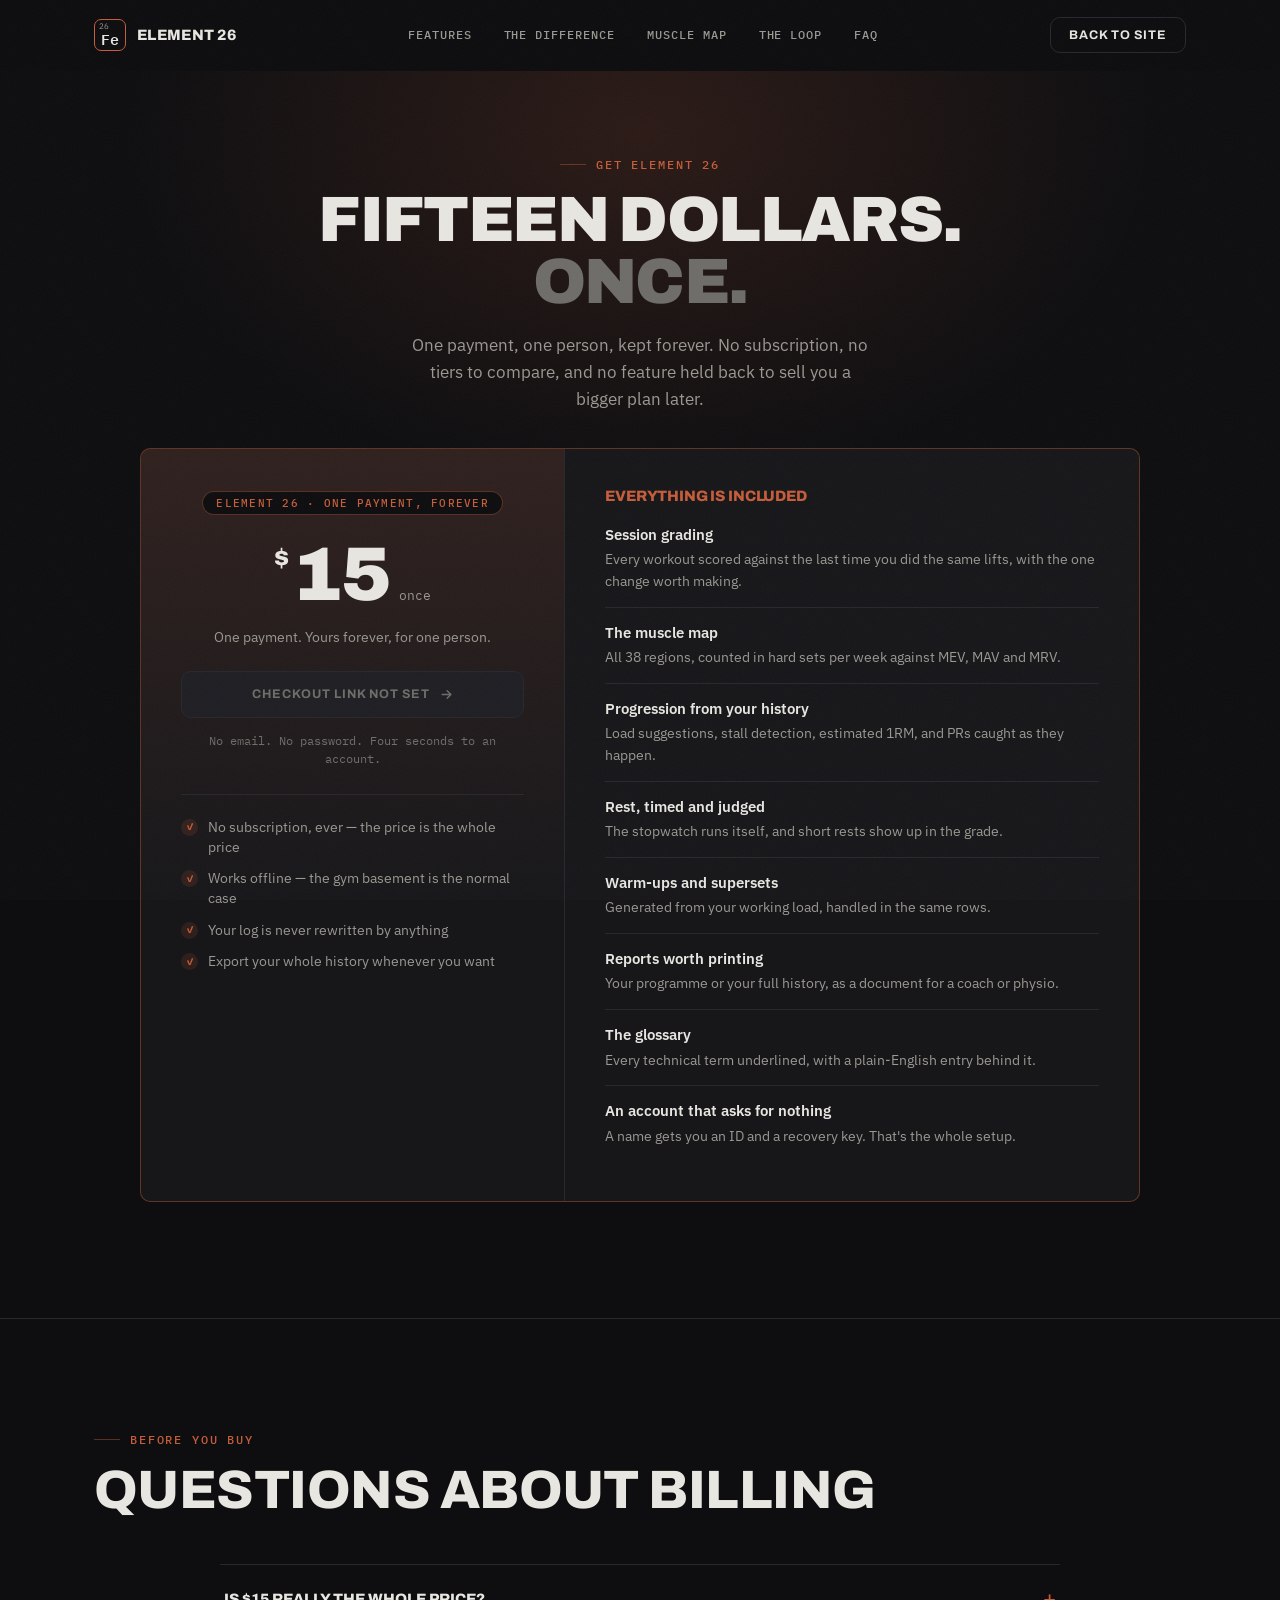
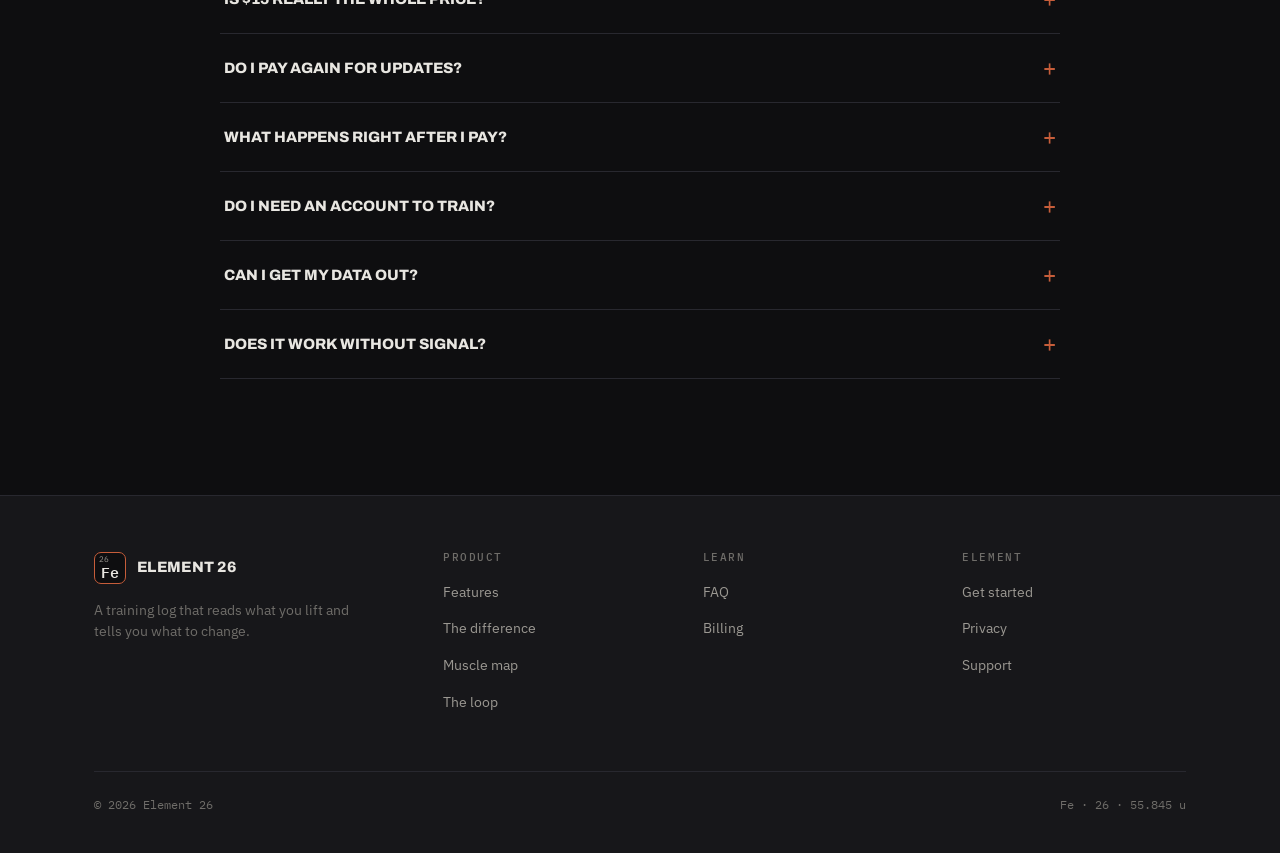
==== commit 5184652a: "Price at $15 once, and sell it as one Element 26 is a single $15 payment, kept forever, for one pers" ====
--- a/buy.html
+++ b/buy.html
@@ -53,39 +53,31 @@
 
     <div class="buy-head">
       <span class="kick rv" style="justify-content:center">Get Element 26</span>
-      <!-- Deliberately neutral on billing model: the period switch below can be
-           monthly, yearly or a one-time purchase, and a headline that says
-           "buy it once" would contradict two of those three. -->
-      <h1 class="rv">One product.<br><em>Everything in it.</em></h1>
+      <h1 class="rv">Fifteen dollars.<br><em>Once.</em></h1>
       <p class="rv">
-        One product, everything included. No tiers to compare, no feature held
-        back to sell you a bigger plan later.
+        One payment, one person, kept forever. No subscription, no tiers to
+        compare, and no feature held back to sell you a bigger plan later.
       </p>
-    </div>
-
-    <!-- Billing period. Remove this block for a one-time purchase. -->
-    <div class="period rv" role="group" aria-label="Billing period">
-      <button type="button" class="on" data-period="monthly">Monthly</button>
-      <button type="button" data-period="yearly">Yearly <i id="saveTag"></i></button>
     </div>
 
     <div class="plan rv">
       <div class="plan-main">
-        <span class="plan-tag">Element 26 &middot; Full access</span>
+        <span class="plan-tag">Element 26 &middot; One payment, forever</span>
 
         <div class="plan-price">
           <span class="cur" id="cur">$</span><span class="amount num" id="amount">—</span>
-          <span class="per" id="per">per month</span>
+          <span class="per" id="per">once</span>
         </div>
-        <p class="plan-billed" id="billed">Billed monthly. Cancel any time.</p>
+        <p class="plan-billed" id="billed">One payment. Yours forever, for one person.</p>
 
-        <a class="btn" id="checkout" href="#"><span>Start training</span>
+        <a class="btn" id="checkout" href="#"><span>Get Element 26</span>
           <svg viewBox="0 0 24 24" fill="none" stroke="currentColor" stroke-width="2.2" stroke-linecap="round" stroke-linejoin="round"><path d="M5 12h13M13 6l6 6-6 6"/></svg>
         </a>
 
         <p class="plan-note">No email. No password. Four seconds to an account.</p>
 
         <ul class="assure">
+          <li><span class="tick" aria-hidden="true">✓</span> No subscription, ever — the price is the whole price</li>
           <li><span class="tick" aria-hidden="true">✓</span> Works offline — the gym basement is the normal case</li>
           <li><span class="tick" aria-hidden="true">✓</span> Your log is never rewritten by anything</li>
           <li><span class="tick" aria-hidden="true">✓</span> Export your whole history whenever you want</li>
@@ -119,6 +111,16 @@
     <h2 class="sec-h rv">Questions about billing</h2>
 
     <div class="faq">
+      <details class="q rv">
+        <summary>Is $15 really the whole price?</summary>
+        <div class="a"><p>Yes. One payment of $15, and Element 26 is yours to keep — there's no monthly charge, no renewal, and no upgrade tier sitting behind it. The licence covers one person.</p></div>
+      </details>
+
+      <details class="q rv">
+        <summary>Do I pay again for updates?</summary>
+        <div class="a"><p>No. Updates come with it. "Forever" means the version you bought keeps working and keeps improving, not that you bought a snapshot.</p></div>
+      </details>
+
       <details class="q rv">
         <summary>What happens right after I pay?</summary>
         <div class="a"><p>You land straight in the app and give it a name. It hands you an ID and a recovery key to save — that's the entire setup, and there's no email confirmation to wait for.</p></div>
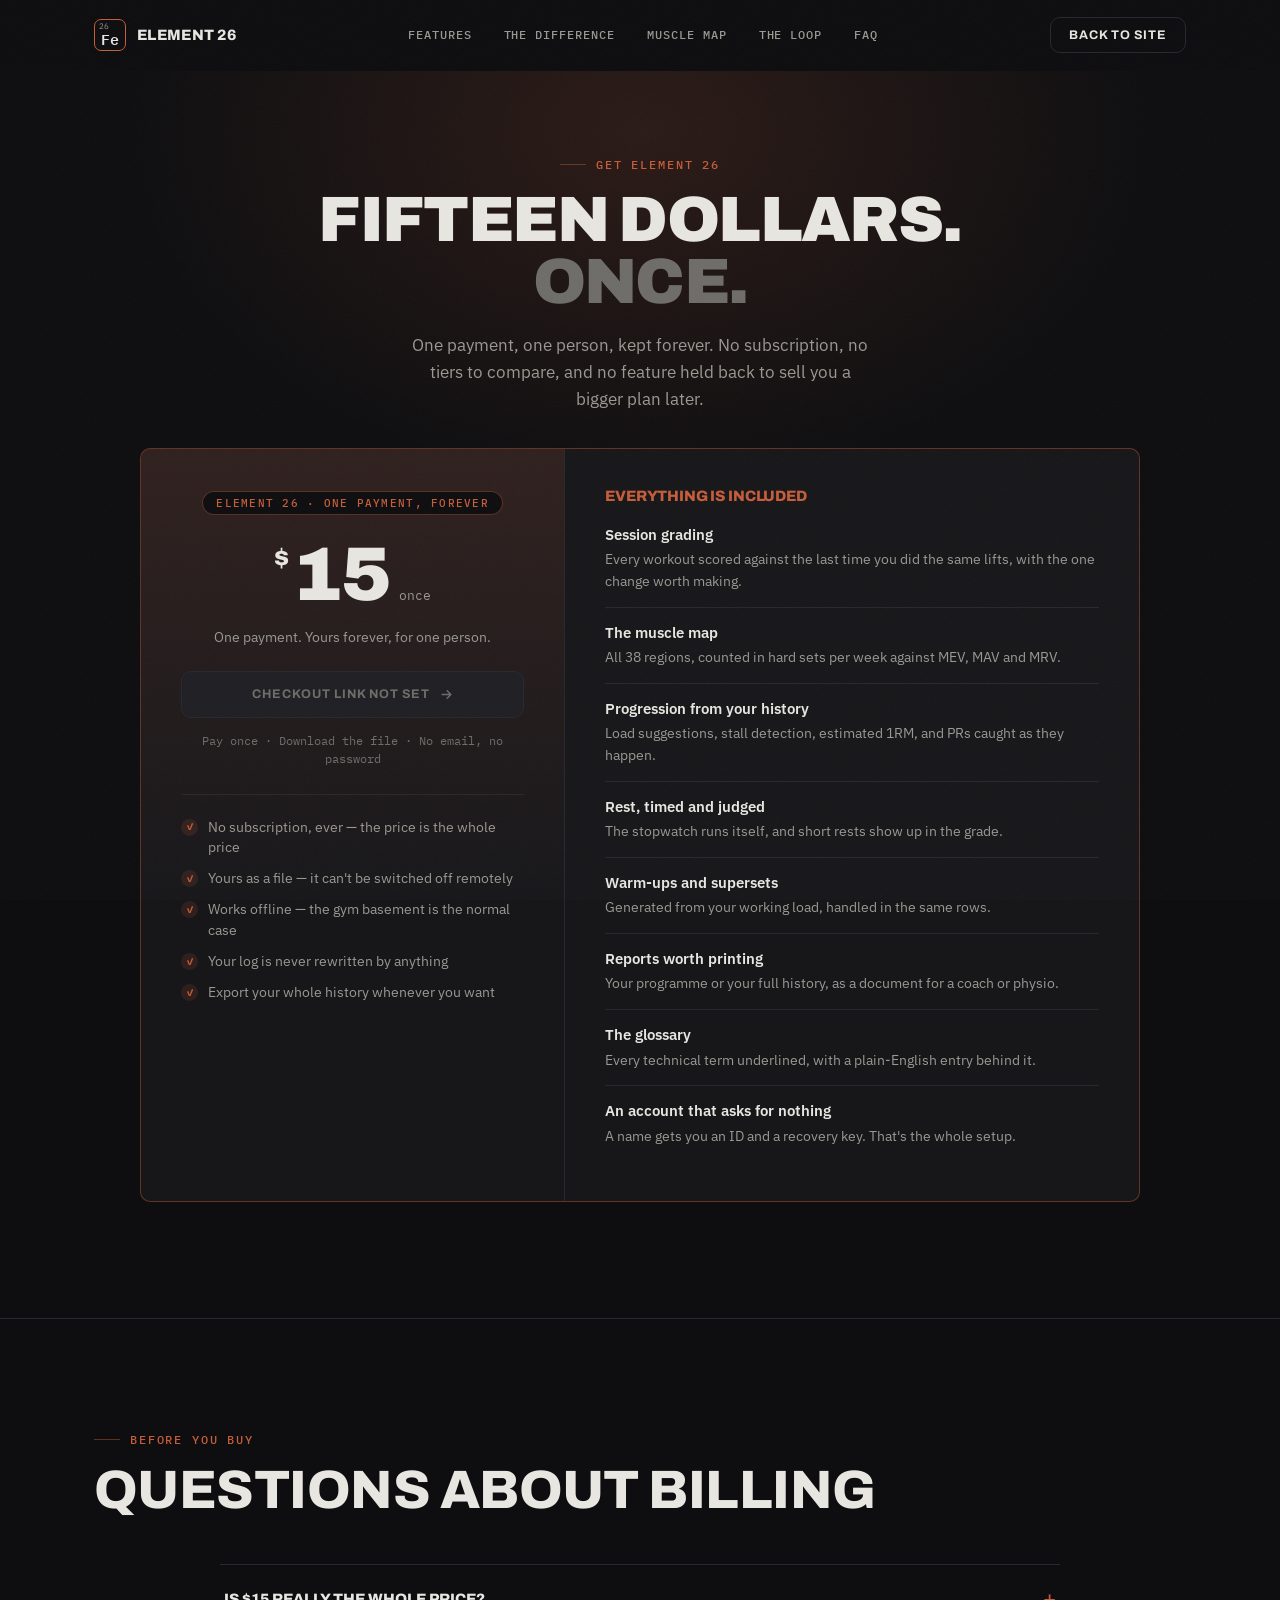
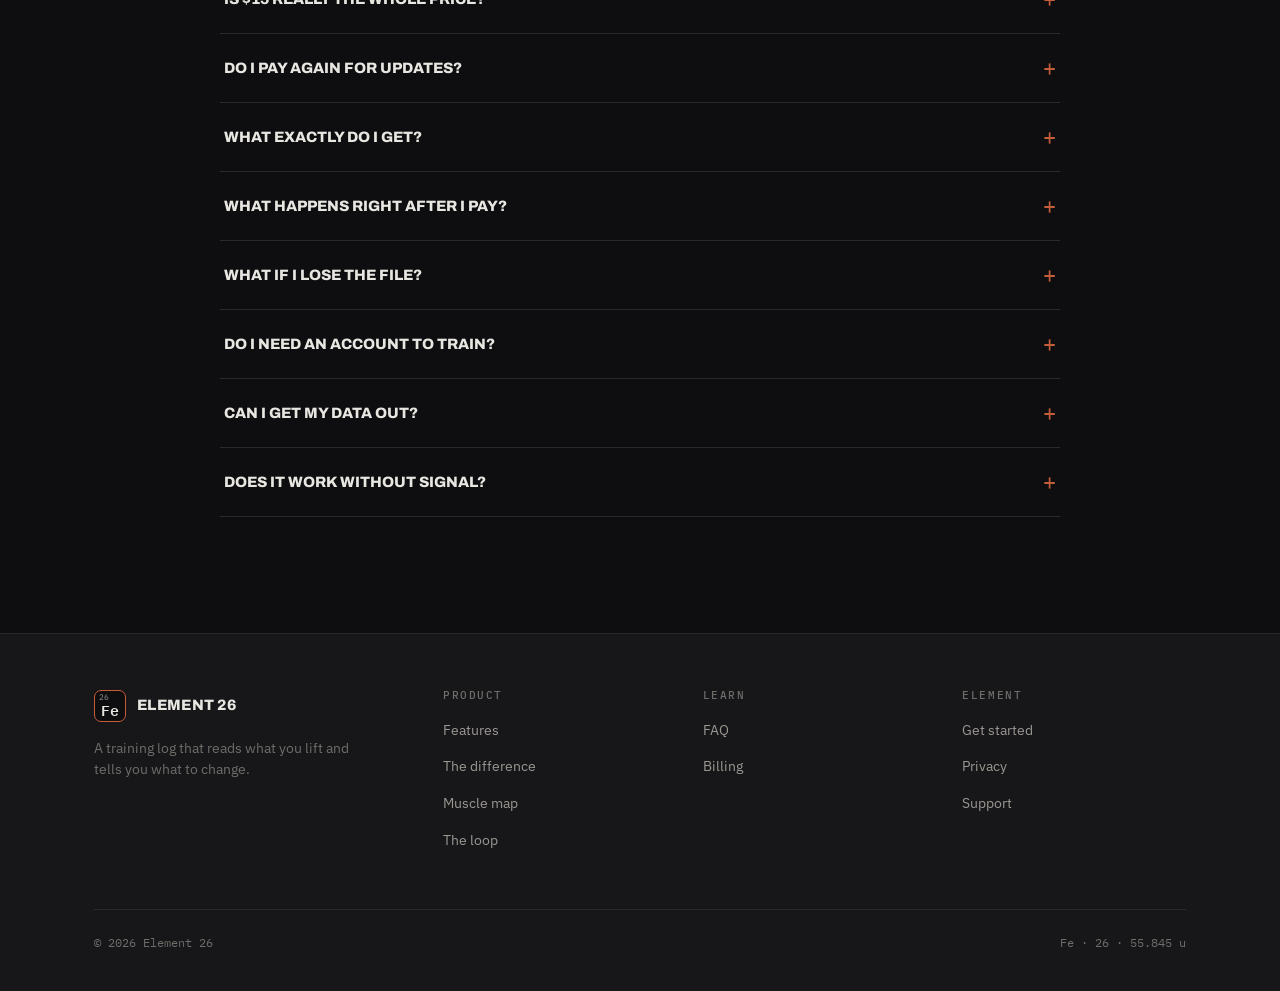
==== commit 0aa04171: "Add Stripe checkout flow and post-purchase download page Wires the $15 one-time sale end to end: buy" ====
--- a/buy.html
+++ b/buy.html
@@ -74,10 +74,11 @@
           <svg viewBox="0 0 24 24" fill="none" stroke="currentColor" stroke-width="2.2" stroke-linecap="round" stroke-linejoin="round"><path d="M5 12h13M13 6l6 6-6 6"/></svg>
         </a>
 
-        <p class="plan-note">No email. No password. Four seconds to an account.</p>
+        <p class="plan-note">Pay once &middot; Download the file &middot; No email, no password</p>
 
         <ul class="assure">
           <li><span class="tick" aria-hidden="true">✓</span> No subscription, ever — the price is the whole price</li>
+          <li><span class="tick" aria-hidden="true">✓</span> Yours as a file — it can't be switched off remotely</li>
           <li><span class="tick" aria-hidden="true">✓</span> Works offline — the gym basement is the normal case</li>
           <li><span class="tick" aria-hidden="true">✓</span> Your log is never rewritten by anything</li>
           <li><span class="tick" aria-hidden="true">✓</span> Export your whole history whenever you want</li>
@@ -122,8 +123,18 @@
       </details>
 
       <details class="q rv">
+        <summary>What exactly do I get?</summary>
+        <div class="a"><p>One file. Element 26 is a single HTML file that runs in any browser — open it from your computer, or open it once on your phone and add it to your home screen. There's nothing to install and no app store involved.</p></div>
+      </details>
+
+      <details class="q rv">
         <summary>What happens right after I pay?</summary>
-        <div class="a"><p>You land straight in the app and give it a name. It hands you an ID and a recovery key to save — that's the entire setup, and there's no email confirmation to wait for.</p></div>
+        <div class="a"><p>You go straight to a download page and take the file. Then you open it, give it a name, and it hands you a User ID and a recovery key to save. That's the entire setup — there's no email confirmation to wait for.</p></div>
+      </details>
+
+      <details class="q rv">
+        <summary>What if I lose the file?</summary>
+        <div class="a"><p>Get in touch and we'll send it again. It's worth keeping somewhere permanent, though — the file is the product, and your training data lives separately in the browser you opened it in.</p></div>
       </details>
 
       <details class="q rv">
--- a/assets/styles.css
+++ b/assets/styles.css
@@ -834,3 +834,40 @@
 }
 .includes li:first-child{border-top:0;padding-top:0}
 .includes li b{display:block;color:var(--text);font-weight:600;margin-bottom:3px;font-size:14.5px}
+
+/* ---------- post-purchase page ------------------------------------------ */
+.thanks{max-width:640px;margin:0 auto;text-align:center}
+.thanks h1{font-weight:900;font-size:clamp(34px,5.4vw,58px);letter-spacing:-.025em;margin-bottom:18px}
+.thanks .lede{color:var(--dim);font-size:16.5px;line-height:1.62;margin:0 auto 30px;max-width:46ch}
+.thanks .btn{min-width:270px}
+.seal{
+  width:62px;height:62px;border-radius:50%;margin:0 auto 24px;
+  display:grid;place-items:center;color:var(--acc);
+  background:var(--acc-soft);border:1px solid var(--acc-line);
+  animation:sealIn .6s cubic-bezier(.34,1.4,.64,1) both;
+}
+.seal svg{width:26px;height:26px}
+@keyframes sealIn{from{transform:scale(.5);opacity:0}to{transform:none;opacity:1}}
+
+/* The first-run steps are a real sequence — you cannot save the recovery key
+   before the file exists — so they are numbered, and the numbers mean it. */
+.firstrun{
+  list-style:none;counter-reset:step;margin:38px 0 0;padding:26px 0 0;
+  border-top:1px solid var(--line);text-align:left;
+}
+.firstrun li{
+  counter-increment:step;position:relative;
+  padding:0 0 18px 46px;color:var(--dim);font-size:14.5px;line-height:1.55;
+}
+.firstrun li:last-child{padding-bottom:0}
+.firstrun li::before{
+  content:counter(step,decimal-leading-zero);
+  position:absolute;left:0;top:1px;
+  font:500 11px/1 var(--mono);letter-spacing:.1em;color:var(--acc);
+  padding:5px 7px;border-radius:5px;background:var(--acc-soft);border:1px solid var(--acc-line);
+}
+.firstrun li b{display:block;color:var(--text);font-weight:600;margin-bottom:3px;font-size:15px}
+.receipt{
+  margin:30px 0 0;color:var(--faint);
+  font:400 11px/1.5 var(--mono);word-break:break-all;
+}
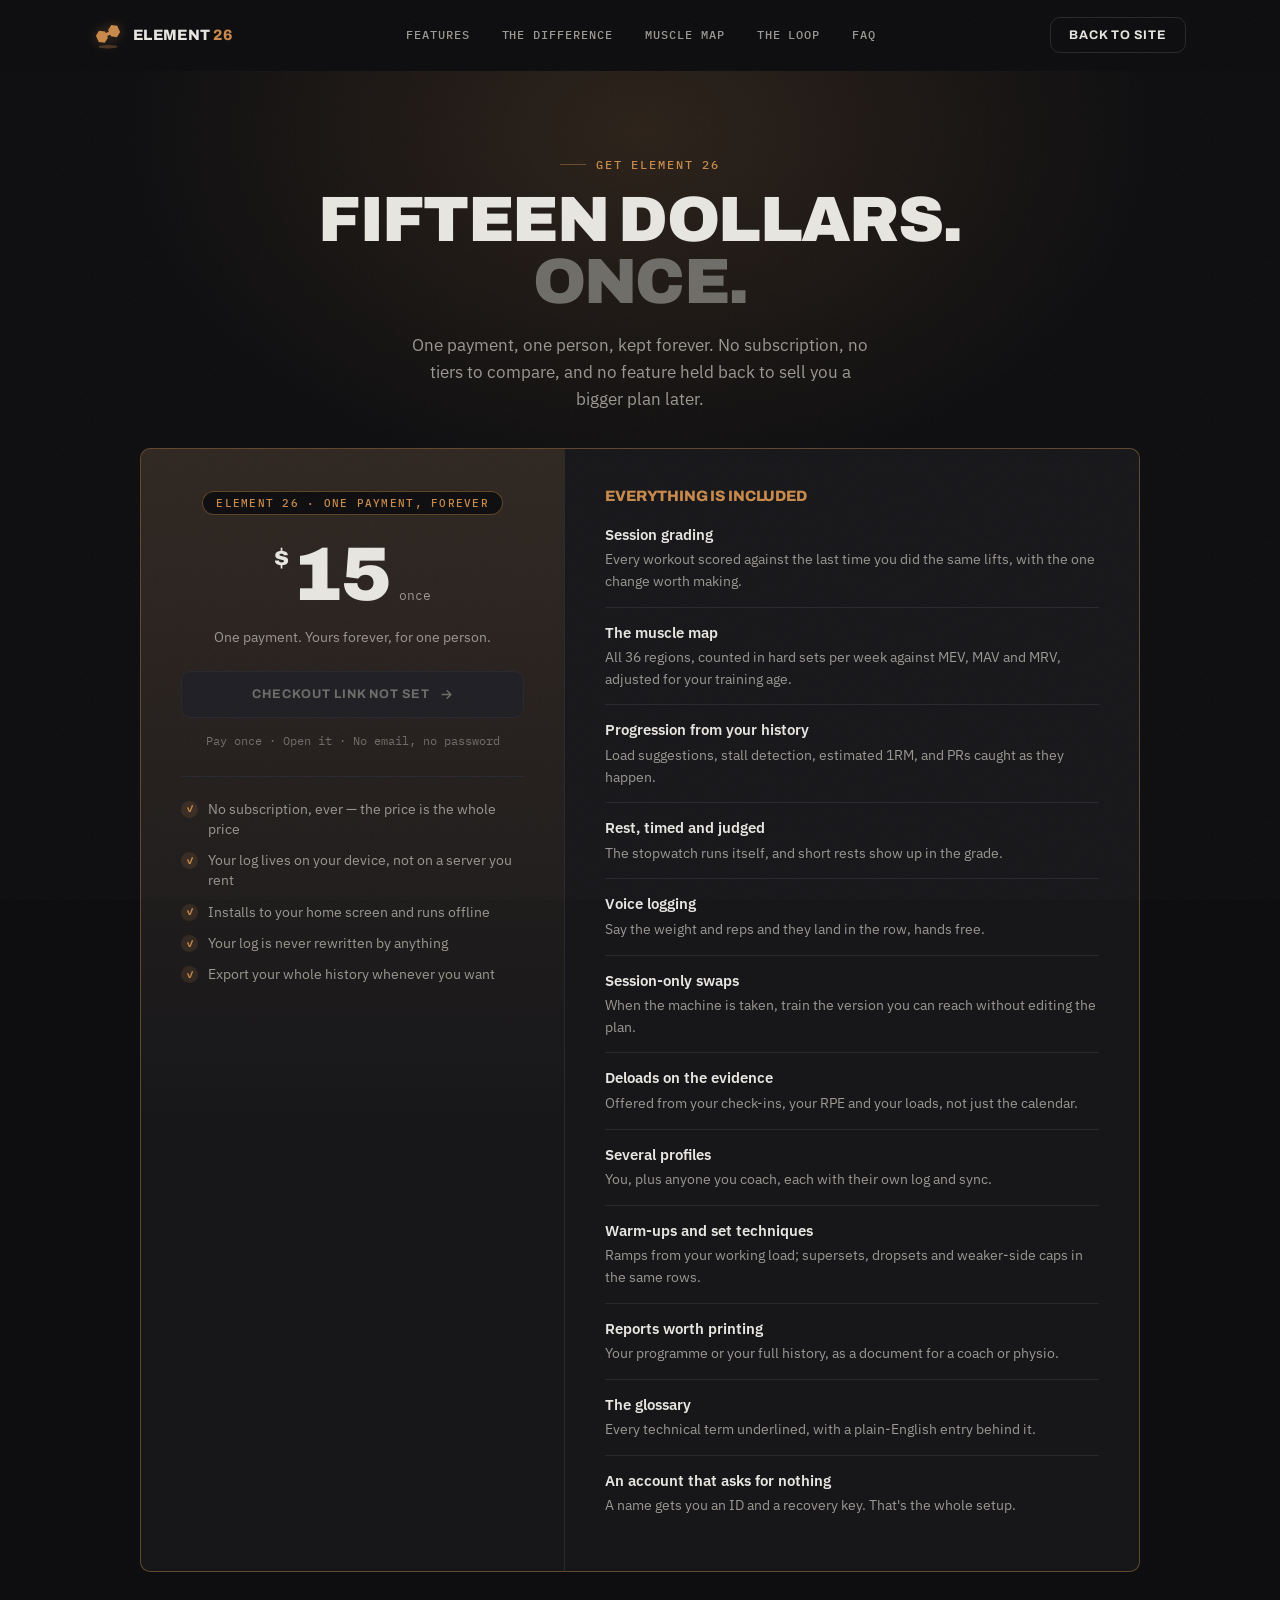
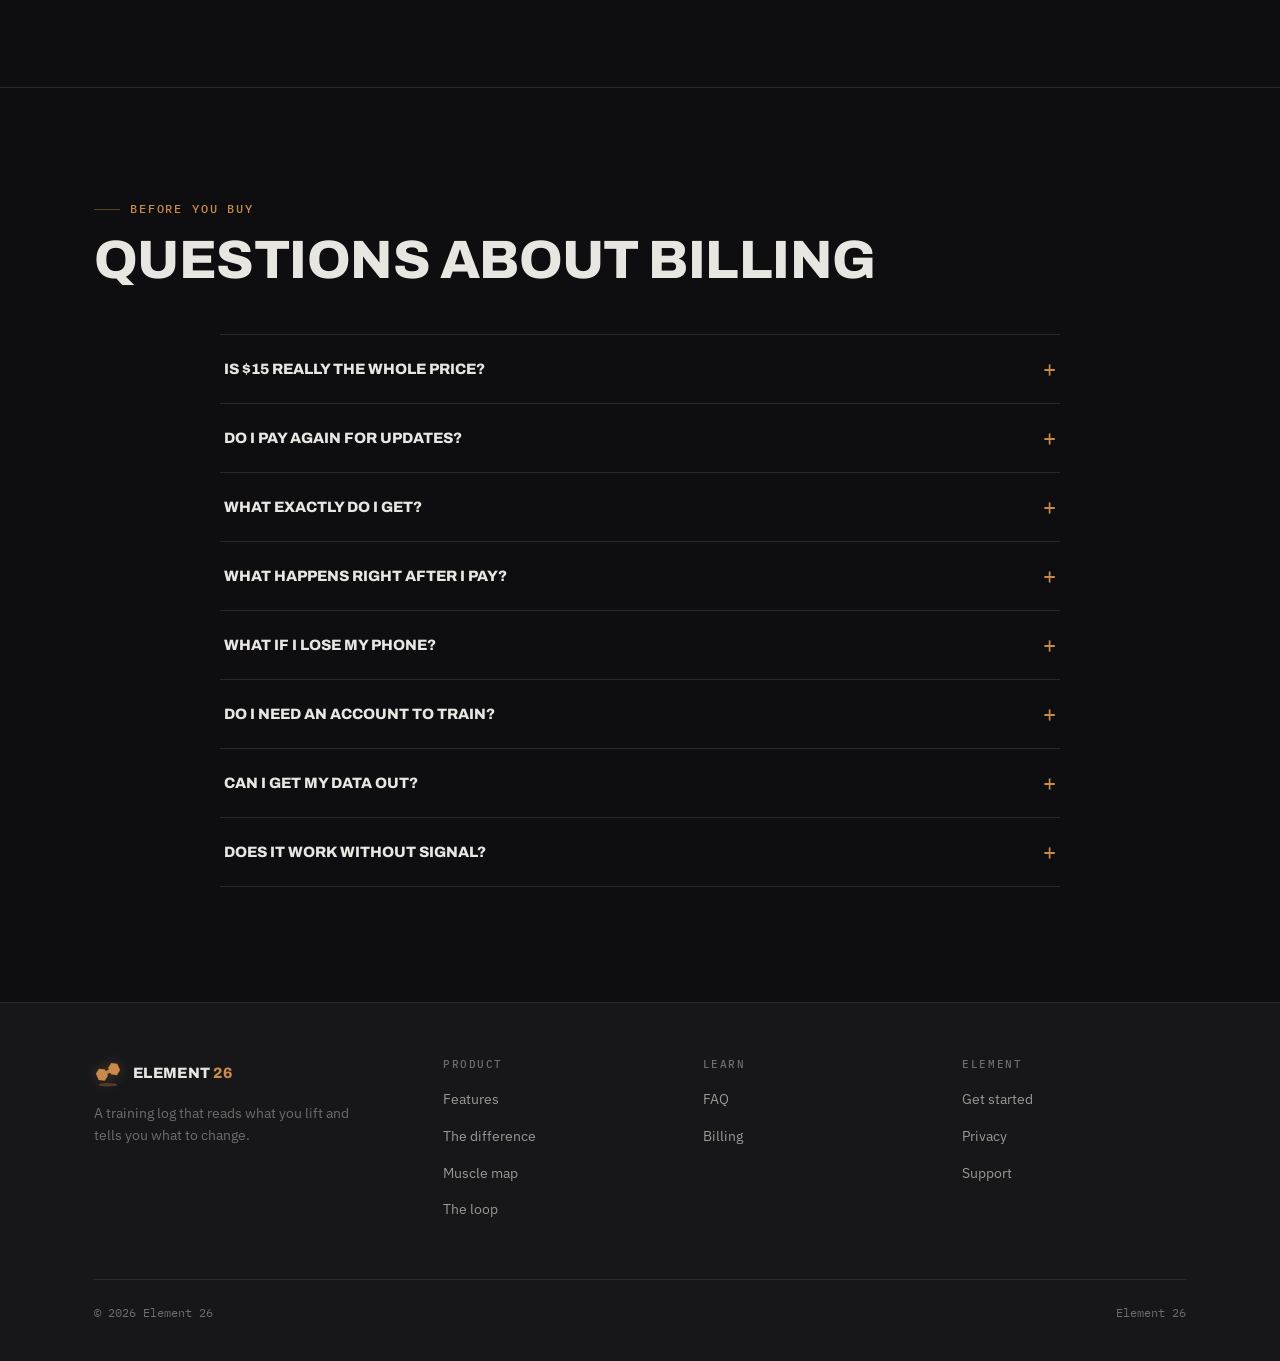
==== commit fa043faf: "Realign the site with the rebuilt app Read brother12334/ShowcaseE26, which has roughly doubled since" ====
--- a/buy.html
+++ b/buy.html
@@ -5,9 +5,9 @@
 <meta name="viewport" content="width=device-width, initial-scale=1">
 <meta name="theme-color" content="#0e0e10">
 <title>Get Element 26 — Start training</title>
-<meta name="description" content="Get Element 26: a grade on every session, volume tracked across 38 muscle regions, and progression that comes from your own history. No email, no password, works offline.">
-
-<link rel="icon" href="data:image/svg+xml,%3Csvg xmlns='http://www.w3.org/2000/svg' viewBox='0 0 100 100'%3E%3Crect width='100' height='100' rx='12' fill='%230e0e10'/%3E%3Crect x='9' y='9' width='82' height='82' rx='7' fill='none' stroke='%23c65d3a' stroke-width='4'/%3E%3Ctext x='20' y='34' font-family='monospace' font-size='17' fill='%23e8e6e1'%3E26%3C/text%3E%3Ctext x='50' y='72' font-family='monospace' font-size='40' font-weight='bold' fill='%23e8e6e1' text-anchor='middle'%3EFe%3C/text%3E%3C/svg%3E">
+<meta name="description" content="Get Element 26: a grade on every session, volume tracked across 36 muscle regions, and progression that comes from your own history. No email, no password, works offline.">
+
+<link rel="icon" href="data:image/svg+xml,%3Csvg xmlns='http://www.w3.org/2000/svg' viewBox='0 0 100 100'%3E%3Crect width='100' height='100' rx='14' fill='%230e0e10'/%3E%3Cg transform='translate(50 50) scale(.6016) translate(-50 -52.249)'%3E%3Cellipse cx='50' cy='92' rx='34' ry='6' fill='%23c98a4b' opacity='.3'/%3E%3Cg transform='translate(0 -4) rotate(-25 50 50)' fill='%23c98a4b'%3E%3Crect x='26' y='44' width='48' height='12'/%3E%3Cpolygon points='26,26 44,38 44,62 26,74 8,62 8,38'/%3E%3Cpolygon points='74,26 92,38 92,62 74,74 56,62 56,38'/%3E%3C/g%3E%3C/g%3E%3C/svg%3E">
 
 <link rel="preconnect" href="https://fonts.googleapis.com">
 <link rel="preconnect" href="https://fonts.gstatic.com" crossorigin>
@@ -16,14 +16,28 @@
 </head>
 <body>
 
+<!-- THE MARK, defined once and reused by <use>: the same glyph the app defines
+     as #e26-mark, so the site and the product cannot drift apart. Two hexagonal
+     plates on a tilted bar over a ground-contact ellipse, all in currentColor. -->
+<svg width="0" height="0" style="position:absolute" aria-hidden="true">
+  <symbol id="e26-mark" viewBox="0 0 100 100">
+    <ellipse cx="50" cy="92" rx="34" ry="6" fill="currentColor" opacity="0.3"></ellipse>
+    <g transform="translate(0 -4) rotate(-25 50 50)">
+      <rect x="26" y="44" width="48" height="12" fill="currentColor"></rect>
+      <polygon points="26,26 44,38 44,62 26,74 8,62 8,38" fill="currentColor"></polygon>
+      <polygon points="74,26 92,38 92,62 74,74 56,62 56,38" fill="currentColor"></polygon>
+    </g>
+  </symbol>
+</svg>
+
 <div class="grain" aria-hidden="true"></div>
 
 <!-- ============================ HEADER ============================ -->
 <header id="hdr">
   <div class="wrap hd">
     <a class="brand" href="index.html" aria-label="Element 26, home">
-      <span class="tile" aria-hidden="true"><i>26</i><b>Fe</b></span>
-      <span class="wm">Element&nbsp;26</span>
+      <svg class="mk" aria-hidden="true"><use href="#e26-mark"></use></svg>
+      <span class="wm">Element&nbsp;<em>26</em></span>
     </a>
 
     <nav class="nav" id="nav" aria-label="Main">
@@ -74,12 +88,12 @@
           <svg viewBox="0 0 24 24" fill="none" stroke="currentColor" stroke-width="2.2" stroke-linecap="round" stroke-linejoin="round"><path d="M5 12h13M13 6l6 6-6 6"/></svg>
         </a>
 
-        <p class="plan-note">Pay once &middot; Download the file &middot; No email, no password</p>
+        <p class="plan-note">Pay once &middot; Open it &middot; No email, no password</p>
 
         <ul class="assure">
           <li><span class="tick" aria-hidden="true">✓</span> No subscription, ever — the price is the whole price</li>
-          <li><span class="tick" aria-hidden="true">✓</span> Yours as a file — it can't be switched off remotely</li>
-          <li><span class="tick" aria-hidden="true">✓</span> Works offline — the gym basement is the normal case</li>
+          <li><span class="tick" aria-hidden="true">✓</span> Your log lives on your device, not on a server you rent</li>
+          <li><span class="tick" aria-hidden="true">✓</span> Installs to your home screen and runs offline</li>
           <li><span class="tick" aria-hidden="true">✓</span> Your log is never rewritten by anything</li>
           <li><span class="tick" aria-hidden="true">✓</span> Export your whole history whenever you want</li>
         </ul>
@@ -89,10 +103,14 @@
         <h2>Everything is included</h2>
         <ul class="includes">
           <li><b>Session grading</b> Every workout scored against the last time you did the same lifts, with the one change worth making.</li>
-          <li><b>The muscle map</b> All 38 regions, counted in hard sets per week against MEV, MAV and MRV.</li>
+          <li><b>The muscle map</b> All 36 regions, counted in hard sets per week against MEV, MAV and MRV, adjusted for your training age.</li>
           <li><b>Progression from your history</b> Load suggestions, stall detection, estimated 1RM, and PRs caught as they happen.</li>
           <li><b>Rest, timed and judged</b> The stopwatch runs itself, and short rests show up in the grade.</li>
-          <li><b>Warm-ups and supersets</b> Generated from your working load, handled in the same rows.</li>
+          <li><b>Voice logging</b> Say the weight and reps and they land in the row, hands free.</li>
+          <li><b>Session-only swaps</b> When the machine is taken, train the version you can reach without editing the plan.</li>
+          <li><b>Deloads on the evidence</b> Offered from your check-ins, your RPE and your loads, not just the calendar.</li>
+          <li><b>Several profiles</b> You, plus anyone you coach, each with their own log and sync.</li>
+          <li><b>Warm-ups and set techniques</b> Ramps from your working load; supersets, dropsets and weaker-side caps in the same rows.</li>
           <li><b>Reports worth printing</b> Your programme or your full history, as a document for a coach or physio.</li>
           <li><b>The glossary</b> Every technical term underlined, with a plain-English entry behind it.</li>
           <li><b>An account that asks for nothing</b> A name gets you an ID and a recovery key. That's the whole setup.</li>
@@ -124,17 +142,17 @@
 
       <details class="q rv">
         <summary>What exactly do I get?</summary>
-        <div class="a"><p>One file. Element 26 is a single HTML file that runs in any browser — open it from your computer, or open it once on your phone and add it to your home screen. There's nothing to install and no app store involved.</p></div>
+        <div class="a"><p>The app itself. Element 26 runs in your browser and installs to your home screen, where it opens full-screen with its own icon and works offline. There's no app store, no review queue, and no separate download per platform.</p></div>
       </details>
 
       <details class="q rv">
         <summary>What happens right after I pay?</summary>
-        <div class="a"><p>You go straight to a download page and take the file. Then you open it, give it a name, and it hands you a User ID and a recovery key to save. That's the entire setup — there's no email confirmation to wait for.</p></div>
-      </details>
-
-      <details class="q rv">
-        <summary>What if I lose the file?</summary>
-        <div class="a"><p>Get in touch and we'll send it again. It's worth keeping somewhere permanent, though — the file is the product, and your training data lives separately in the browser you opened it in.</p></div>
+        <div class="a"><p>You go straight through to the app. You give it a name, it hands you a User ID and a recovery key to save, and you're training. That's the entire setup — there's no email confirmation to wait for.</p></div>
+      </details>
+
+      <details class="q rv">
+        <summary>What if I lose my phone?</summary>
+        <div class="a"><p>Your User ID and recovery key are what identify your training, which is why the app tells you to save them at sign-up. Keep those and your history comes back; your whole account also exports as a file you can keep yourself.</p></div>
       </details>
 
       <details class="q rv">
@@ -163,8 +181,8 @@
     <div class="ft">
       <div class="ft-brand">
         <a class="brand" href="index.html">
-          <span class="tile" aria-hidden="true"><i>26</i><b>Fe</b></span>
-          <span class="wm">Element&nbsp;26</span>
+          <svg class="mk" aria-hidden="true"><use href="#e26-mark"></use></svg>
+          <span class="wm">Element&nbsp;<em>26</em></span>
         </a>
         <p>A training log that reads what you lift and tells you what to change.</p>
       </div>
@@ -195,7 +213,7 @@
     </div>
     <div class="ft-btm">
       <span>&copy; <span id="yr">2026</span> Element 26</span>
-      <span>Fe &middot; 26 &middot; 55.845 u</span>
+      <span>Element 26</span>
     </div>
   </div>
 </footer>
--- a/assets/styles.css
+++ b/assets/styles.css
@@ -1,8 +1,8 @@
 /* ============================================================================
    ELEMENT 26 — promotional site
 
-   Palette and geometry come from the app: near-monochrome graphite with one
-   saturated accent (iron oxide) that marks the primary action and nothing else.
+   Palette, mark and geometry come from the app: near-monochrome graphite with
+   one saturated accent (copper) that marks the primary action and nothing else.
 
    TYPE IS SPLIT BY JOB, and this is the whole system:
      • Archivo, 800/900, for display. Heavy, tight, mostly uppercase — it is the
@@ -21,10 +21,10 @@
   --dim:#9b9892;
   --faint:#6f6d69;
 
-  --acc:#c65d3a;                     /* iron oxide */
-  --acc-hi:#e07a52;
-  --acc-soft:rgba(198,93,58,.14);
-  --acc-line:rgba(198,93,58,.42);
+  --acc:#c98a4b;                     /* copper — the app's mark colour */
+  --acc-hi:#e0a463;
+  --acc-soft:rgba(201,138,75,.14);
+  --acc-line:rgba(201,138,75,.42);
 
   --chest:#d1584f; --back:#4f7cc9; --arms:#c99a34;
   --shoulders:#4a9358; --legs:#ddd8cc;
@@ -105,7 +105,7 @@
   font:700 12.5px/1 var(--disp);text-transform:uppercase;letter-spacing:.08em;
   cursor:pointer;transition:transform .14s ease,box-shadow .3s ease,filter .2s ease;
 }
-.btn:hover{filter:brightness(1.08);box-shadow:0 0 34px -6px rgba(198,93,58,.75)}
+.btn:hover{filter:brightness(1.08);box-shadow:0 0 34px -6px rgba(201,138,75,.75)}
 .btn:active{transform:scale(.97)}
 /* A shine that crosses the face on hover. */
 .btn::after{
@@ -121,22 +121,23 @@
 
 :focus-visible{outline:2px solid var(--acc);outline-offset:3px;border-radius:4px}
 
-/* ---------- the periodic tile ------------------------------------------- */
-.tile{
-  position:relative;flex:none;overflow:hidden;
-  display:grid;grid-template-rows:auto 1fr;align-items:center;
-  padding:2px 0 1px;
-  border:2px solid var(--acc);border-radius:var(--r-sm);
-  background:var(--bg);
-}
-.tile i{
-  justify-self:start;padding-left:4px;font-style:normal;
-  font:400 var(--tile-z,9px)/1 var(--mono);color:var(--dim);
-}
-.tile b{
-  justify-self:center;align-self:center;
-  font:600 var(--tile-sym,20px)/1 var(--mono);color:var(--text);
-}
+/* ---------- the brand mark ----------------------------------------------
+   Two hexagonal plates on a tilted bar over a ground-contact ellipse — the same
+   glyph the app defines once as #e26-mark and <use>s everywhere. Drawn in
+   currentColor so one colour rule decides the shade, and set bare rather than
+   inside a tile: at header size the glyph and the wordmark should carry the same
+   visual weight, instead of one being a badge for the other. */
+.mk{
+  width:var(--mk,28px);height:var(--mk,28px);flex:none;display:block;overflow:visible;
+  color:var(--acc);filter:drop-shadow(0 0 6px rgba(201,138,75,.32));
+}
+/* The wordmark. `.wm` is the class the markup actually carries, so the rules hang
+   off it directly — scoping them to a wrapper left the <em> at the browser's
+   default italic and the wrong colour, which is the whole point of the element. */
+.wm{
+  font:800 15px/1 var(--disp);letter-spacing:.02em;text-transform:uppercase;color:var(--text);
+}
+.wm em{font-style:normal;color:var(--acc)}
 
 /* ---------- header ------------------------------------------------------ */
 header{
@@ -150,11 +151,10 @@
 #prog{
   position:absolute;left:0;bottom:-1px;height:2px;width:0;
   background:linear-gradient(90deg,var(--acc),var(--acc-hi));
-  box-shadow:0 0 12px rgba(198,93,58,.8);
+  box-shadow:0 0 12px rgba(201,138,75,.8);
 }
 .hd{display:flex;align-items:center;justify-content:space-between;gap:20px;height:70px}
 .brand{display:flex;align-items:center;gap:11px}
-.brand .tile{width:32px;height:32px;--tile-sym:15px;--tile-z:8px;border-width:1.5px}
 .brand .wm{font:800 15px/1 var(--disp);letter-spacing:.02em;text-transform:uppercase}
 .nav{display:flex;align-items:center;gap:4px}
 .nav a{
@@ -205,7 +205,7 @@
 .hero .glow{
   position:absolute;left:50%;top:-340px;
   width:1150px;height:800px;transform:translateX(-50%);
-  background:radial-gradient(ellipse at center,rgba(198,93,58,.17),transparent 66%);
+  background:radial-gradient(ellipse at center,rgba(201,138,75,.17),transparent 66%);
   pointer-events:none;animation:drift 15s ease-in-out infinite alternate;
 }
 @keyframes drift{
@@ -234,7 +234,7 @@
   width:6px;height:6px;border-radius:50%;background:var(--acc);
   box-shadow:0 0 0 3px var(--acc-soft);animation:pulseDot 2.4s ease-in-out infinite;
 }
-@keyframes pulseDot{50%{box-shadow:0 0 0 7px rgba(198,93,58,0)}}
+@keyframes pulseDot{50%{box-shadow:0 0 0 7px rgba(201,138,75,0)}}
 
 /* THE HEADLINE. Archivo 900, tight and set solid — a plate stencil, not a
    terminal. Each line is masked and lifted in on load. */
@@ -367,12 +367,12 @@
   border:1.5px dashed var(--acc-line);
   background:
     repeating-linear-gradient(135deg,
-      rgba(198,93,58,.05) 0 10px, transparent 10px 20px),
+      rgba(201,138,75,.05) 0 10px, transparent 10px 20px),
     var(--card);
   display:flex;flex-direction:column;align-items:center;justify-content:center;gap:9px;
   text-align:center;padding:20px;
 }
-.shot-slot .tile{width:46px;height:46px;--tile-sym:20px;--tile-z:10px;margin-bottom:6px}
+.shot-slot .mk{--mk:44px;margin:0 auto 6px}
 .shot-slot b{
   font:800 15px/1.2 var(--disp);text-transform:uppercase;letter-spacing:.02em;color:var(--text);
 }
@@ -481,7 +481,7 @@
 .cell::before{
   content:"";position:absolute;inset:0;pointer-events:none;opacity:0;
   transition:opacity .3s ease;
-  background:radial-gradient(340px circle at var(--mx,50%) var(--my,50%),rgba(198,93,58,.13),transparent 68%);
+  background:radial-gradient(340px circle at var(--mx,50%) var(--my,50%),rgba(201,138,75,.13),transparent 68%);
 }
 .cell:hover::before{opacity:1}
 /* Corner brackets, borrowed from the app's frame motif. */
@@ -546,7 +546,7 @@
 .col.mine{border-color:var(--acc-line)}
 .col-h{display:flex;align-items:center;gap:11px;padding:19px 20px;border-bottom:1px solid var(--line)}
 .col.mine .col-h{background:linear-gradient(180deg,var(--acc-soft),transparent)}
-.col-h .tile{width:30px;height:30px;--tile-sym:13px;--tile-z:7px;border-width:1.5px}
+.col-h .mk{--mk:28px}
 .col-h .ico{
   width:30px;height:30px;border-radius:var(--r-sm);display:grid;place-items:center;
   border:1.5px solid var(--faint);color:var(--faint);
@@ -687,7 +687,7 @@
 .cta{text-align:center;position:relative;overflow:hidden}
 .cta .glow{
   position:absolute;left:50%;top:50%;width:960px;height:640px;transform:translate(-50%,-50%);
-  background:radial-gradient(ellipse at center,rgba(198,93,58,.15),transparent 68%);
+  background:radial-gradient(ellipse at center,rgba(201,138,75,.15),transparent 68%);
   pointer-events:none;animation:drift2 13s ease-in-out infinite alternate;
 }
 @keyframes drift2{
@@ -701,11 +701,7 @@
   opacity:.028;pointer-events:none;user-select:none;letter-spacing:-.04em;
 }
 .cta .wrap{z-index:1}
-.cta .tile{width:78px;height:78px;--tile-sym:33px;--tile-z:12px;margin:0 auto 30px;padding-bottom:14px}
-.cta .tile em{
-  position:absolute;left:0;right:0;bottom:6px;text-align:center;
-  font-style:normal;font:400 9px/1 var(--mono);color:var(--faint);
-}
+.cta .mk{--mk:76px;margin:0 auto 30px}
 .cta h2{font-size:clamp(32px,5.4vw,62px);margin-bottom:20px;letter-spacing:-.025em;line-height:.98}
 .cta p{color:var(--dim);max-width:48ch;margin:0 auto 34px;font-size:16.5px}
 .cta .hero-note{margin-top:28px}
@@ -753,7 +749,7 @@
 .buy{padding-top:clamp(52px,7vw,88px);overflow:hidden}
 .buy .glow{
   position:absolute;left:50%;top:-320px;width:1100px;height:760px;transform:translateX(-50%);
-  background:radial-gradient(ellipse at center,rgba(198,93,58,.16),transparent 66%);
+  background:radial-gradient(ellipse at center,rgba(201,138,75,.16),transparent 66%);
   pointer-events:none;animation:drift 15s ease-in-out infinite alternate;
 }
 .buy .wrap{z-index:1}
